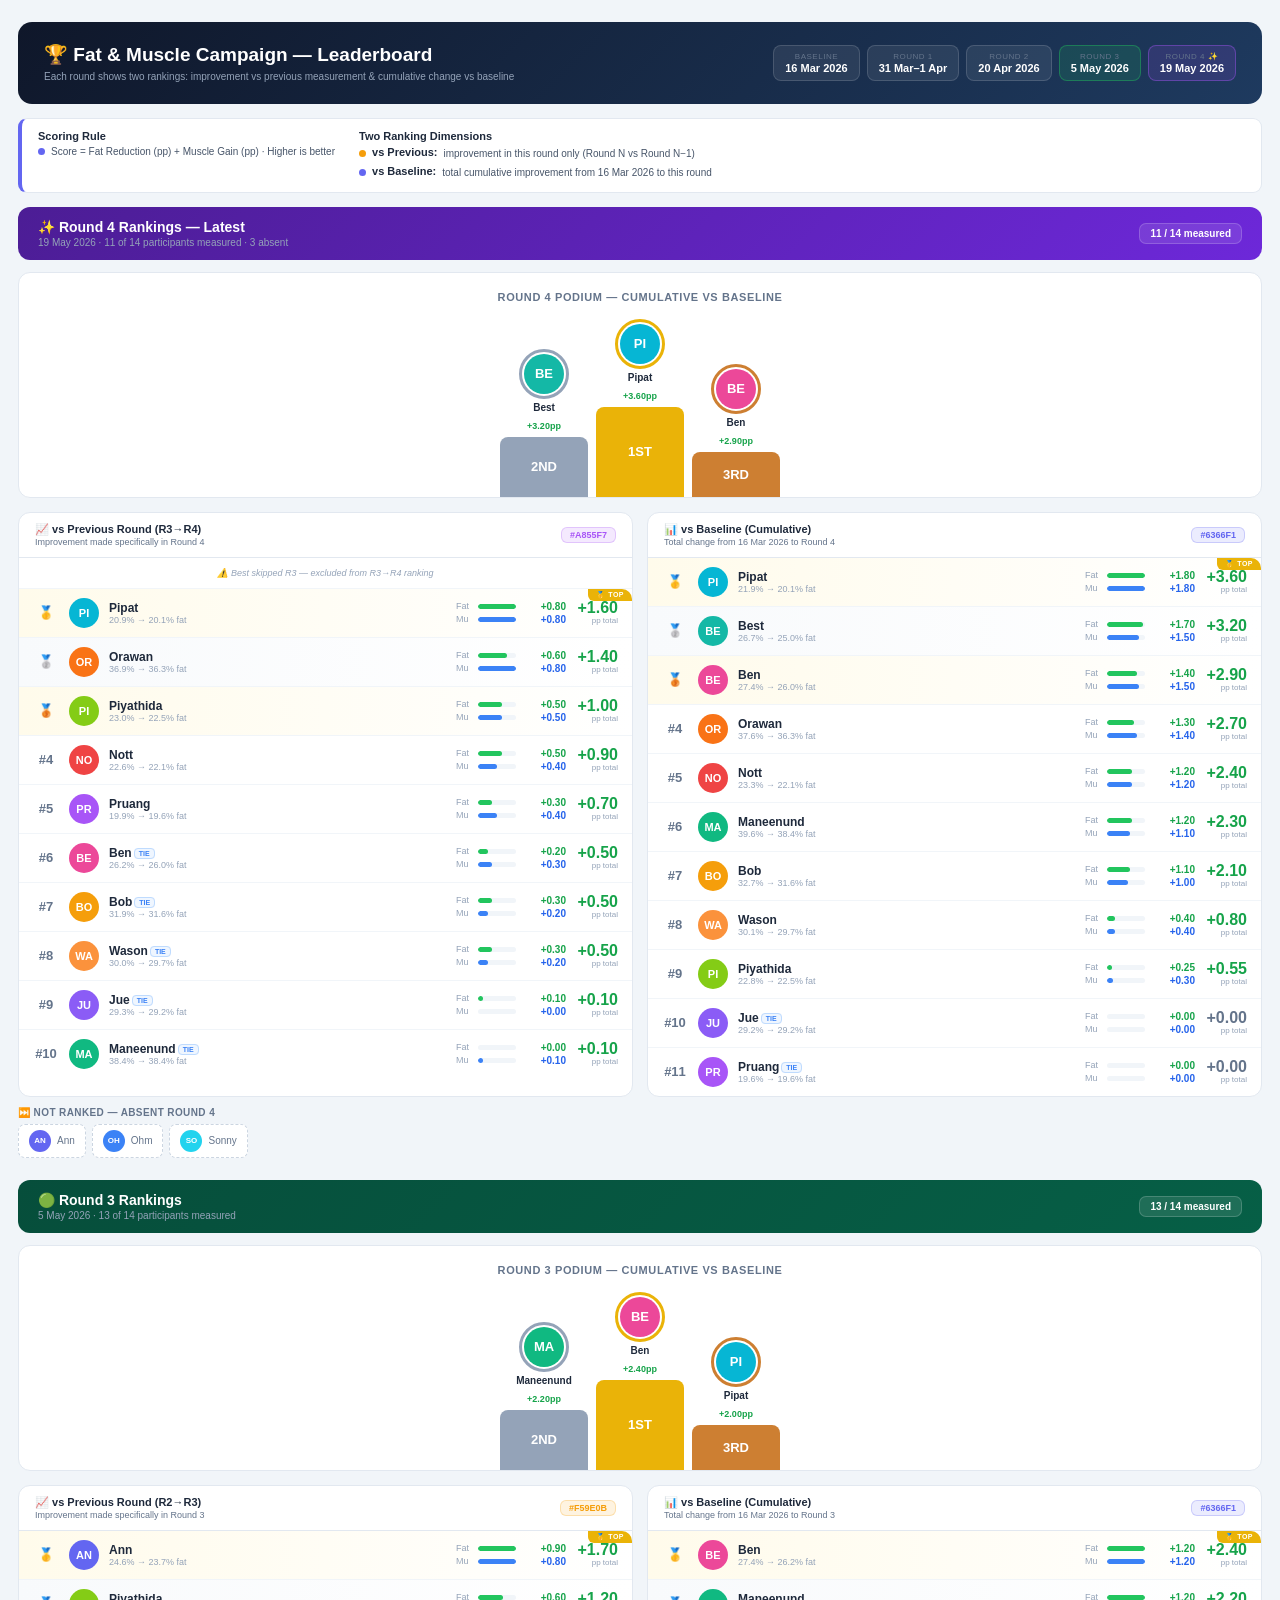
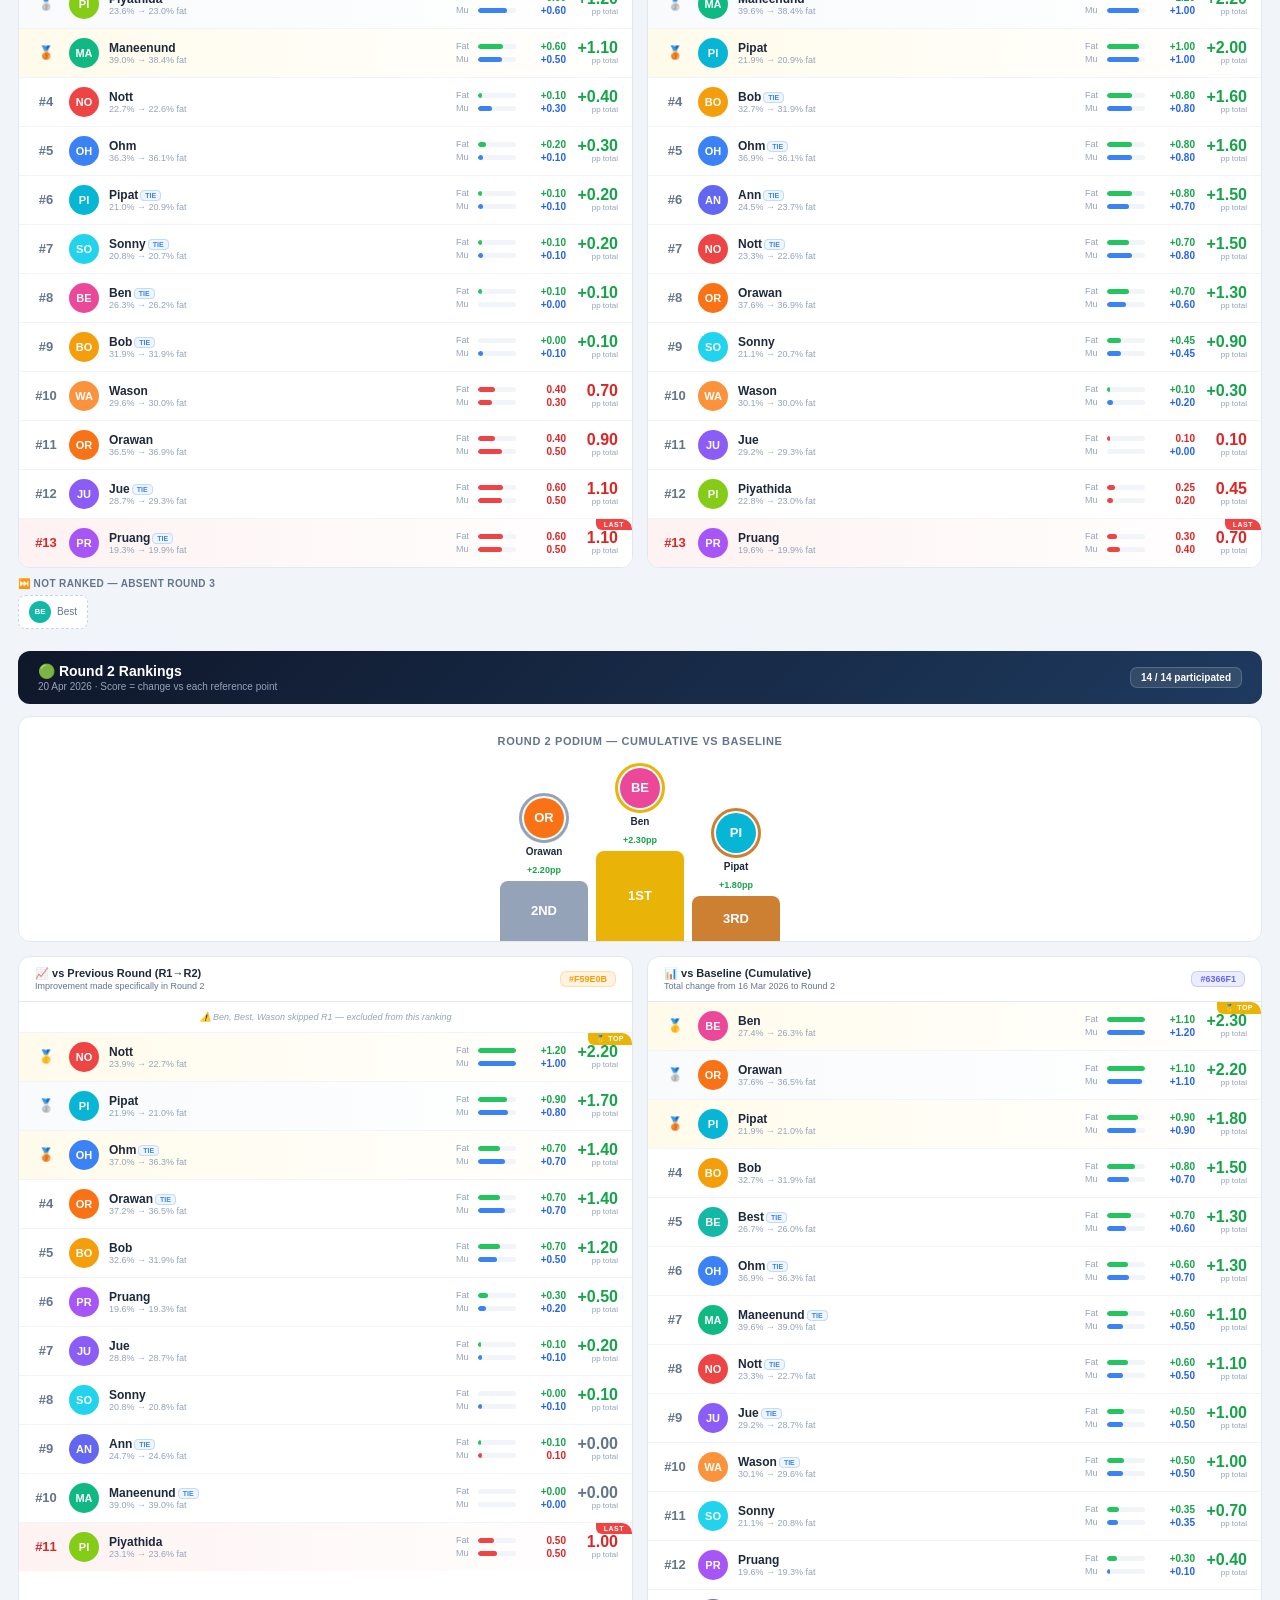
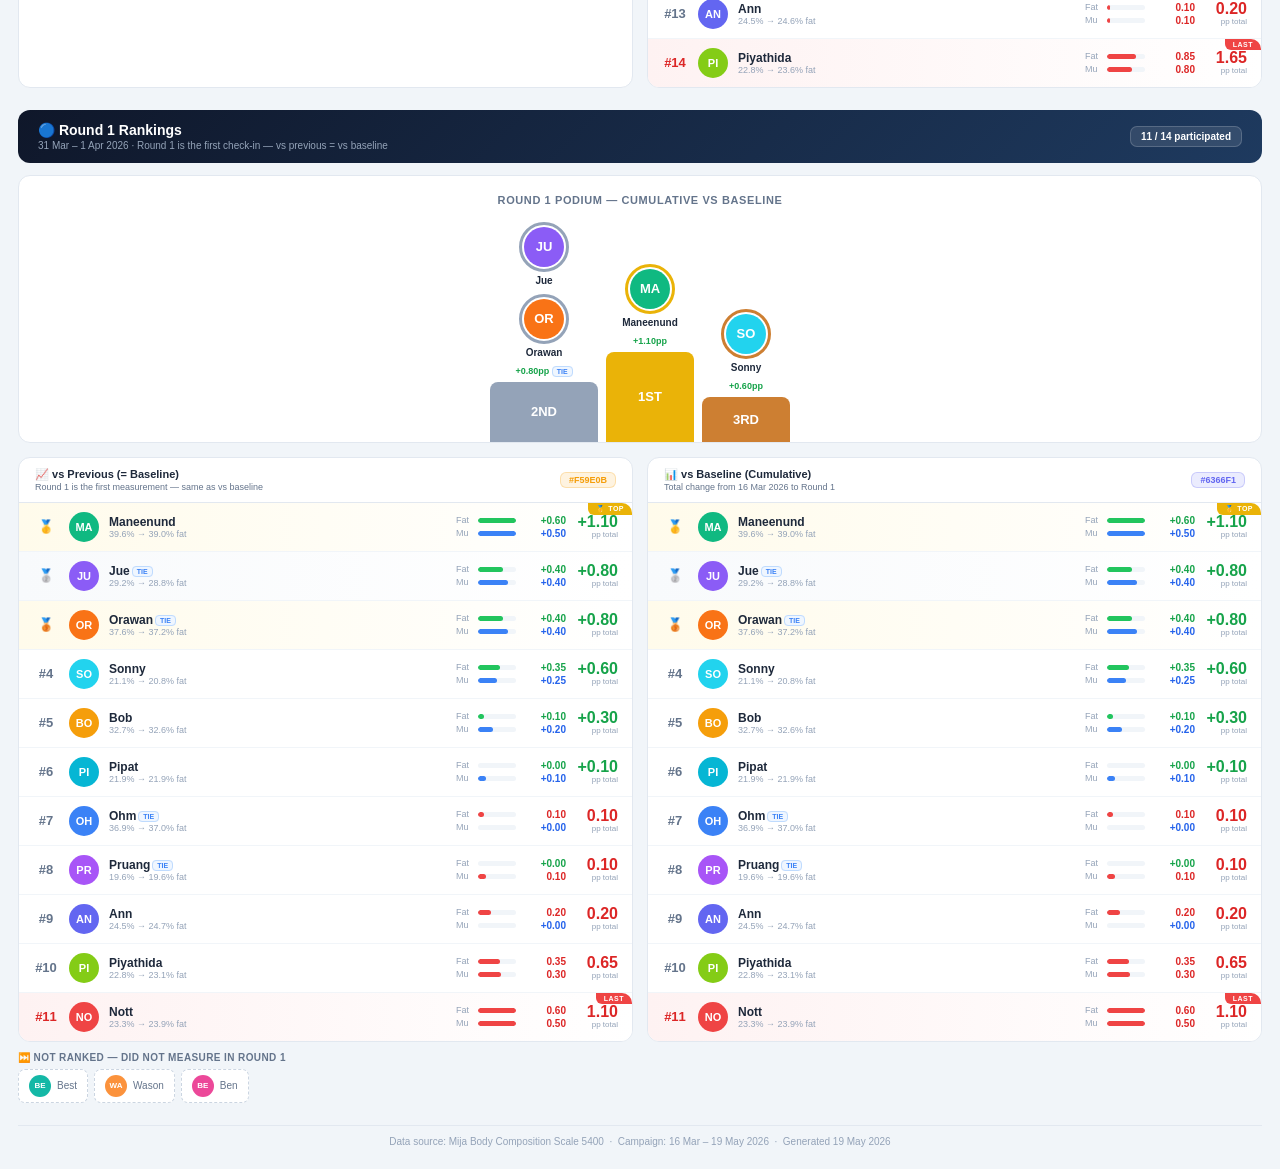
==== leaderboard.html @ 85c474c6 "Initial deploy: Fat & Muscle Campaign 2026 — Round 4 data (19 May 2026)" ====
<!DOCTYPE html>
<html lang="en">
<head>
<meta charset="UTF-8">
<title>Fat &amp; Muscle Campaign — Leaderboard</title>
<style>
  *{box-sizing:border-box;margin:0;padding:0;}
  body{font-family:Arial,Helvetica,sans-serif;background:#F1F5F9;color:#1E293B;padding:22px 18px;}
  .page-header{background:linear-gradient(135deg,#0F172A,#1E3A5F);border-radius:14px;padding:22px 26px;margin-bottom:14px;display:flex;align-items:center;justify-content:space-between;gap:14px;flex-wrap:wrap;}
  .page-header h1{font-size:19px;font-weight:800;color:#fff;line-height:1.2;}
  .page-header p{font-size:10px;color:#94A3B8;margin-top:4px;}
  .hbadges{display:flex;gap:7px;flex-wrap:wrap;flex-shrink:0;}
  .hbadge{background:rgba(255,255,255,.08);border:1px solid rgba(255,255,255,.14);border-radius:8px;padding:6px 11px;text-align:center;}
  .hbadge.r3{background:rgba(34,197,94,.15);border-color:rgba(34,197,94,.4);}
  .hbadge.r4{background:rgba(168,85,247,.15);border-color:rgba(168,85,247,.4);}
  .round-header.r4hdr{background:linear-gradient(135deg,#4C1D95,#6D28D9);}
  .hbadge .hl{font-size:8px;color:#64748B;text-transform:uppercase;letter-spacing:.5px;}
  .hbadge .hv{font-size:11px;font-weight:700;color:#fff;margin-top:1px;}
  .rule-box{background:#fff;border:1px solid #E2E8F0;border-left:4px solid #6366F1;border-radius:9px;padding:11px 16px;margin-bottom:14px;font-size:10px;color:#475569;display:flex;flex-wrap:wrap;gap:10px 24px;align-items:flex-start;}
  .rule-box strong{color:#1E293B;font-size:11px;display:block;margin-bottom:4px;}
  .rule-item{display:flex;align-items:center;gap:6px;}
  .rdot{width:7px;height:7px;border-radius:50%;flex-shrink:0;}
  .round-block{margin-bottom:22px;}
  .round-header{background:linear-gradient(135deg,#0F172A,#1E3A5F);border-radius:12px;padding:12px 20px;margin-bottom:12px;display:flex;align-items:center;justify-content:space-between;flex-wrap:wrap;gap:8px;}
  .round-header.r3hdr{background:linear-gradient(135deg,#064E3B,#065F46);}
  .round-header h2{font-size:14px;font-weight:800;color:#fff;}
  .round-header .sub{font-size:10px;color:#94A3B8;margin-top:2px;}
  .round-count-badge{background:rgba(255,255,255,.1);border:1px solid rgba(255,255,255,.18);border-radius:7px;padding:4px 10px;font-size:10px;font-weight:700;color:#fff;}
  .rank-cols{display:grid;grid-template-columns:1fr 1fr;gap:14px;}
  @media(max-width:780px){.rank-cols{grid-template-columns:1fr;}}
  .rank-panel{background:#fff;border:1px solid #E2E8F0;border-radius:12px;overflow:hidden;}
  .rank-panel-header{padding:10px 16px;display:flex;align-items:center;justify-content:space-between;border-bottom:1px solid #E2E8F0;}
  .rph-title{font-size:11px;font-weight:800;color:#1E293B;}
  .rph-sub{font-size:9px;color:#64748B;margin-top:1px;}
  .rph-badge{font-size:9px;font-weight:700;padding:2px 8px;border-radius:6px;}
  .rank-row{display:flex;align-items:center;gap:10px;padding:9px 14px;border-bottom:1px solid #F1F5F9;position:relative;}
  .rank-row:last-child{border-bottom:none;}
  .rr-num{font-size:13px;font-weight:800;width:26px;flex-shrink:0;text-align:center;}
  .avatar{width:30px;height:30px;border-radius:50%;display:flex;align-items:center;justify-content:center;font-size:11px;font-weight:800;color:#fff;flex-shrink:0;}
  .rr-name{font-size:12px;font-weight:700;flex:1;min-width:0;}
  .rr-name .rr-sub{font-size:9px;color:#94A3B8;font-weight:400;}
  .rr-metrics{display:flex;flex-direction:column;gap:2px;min-width:110px;}
  .rr-metric{display:flex;align-items:center;gap:4px;font-size:9px;}
  .rr-metric-lbl{color:#94A3B8;width:18px;flex-shrink:0;}
  .rr-bar-track{flex:1;height:5px;background:#F1F5F9;border-radius:3px;overflow:hidden;}
  .rr-bar-fill{height:100%;border-radius:3px;}
  .rr-delta{font-size:10px;font-weight:800;width:46px;text-align:right;flex-shrink:0;}
  .rr-score{text-align:right;min-width:42px;flex-shrink:0;}
  .rr-score .sv{font-size:16px;font-weight:900;line-height:1;}
  .rr-score .su{font-size:8px;color:#94A3B8;}
  .rr-gold{background:linear-gradient(90deg,#FFFBEB,#fff);}
  .rr-silver{background:linear-gradient(90deg,#F8FAFC,#fff);}
  .rr-bronze{background:linear-gradient(90deg,#FFFBEB,#fff);}
  .rr-last{background:linear-gradient(90deg,#FEF2F2,#fff);}
  .ribbon{position:absolute;top:0;right:0;font-size:7px;font-weight:800;padding:2px 8px;border-radius:0 10px 0 6px;letter-spacing:.5px;text-transform:uppercase;}
  .tie-b{font-size:7px;font-weight:700;background:#EFF6FF;color:#3B82F6;border:1px solid #BFDBFE;border-radius:4px;padding:1px 4px;margin-left:2px;vertical-align:middle;}
  .na-note{font-size:9px;color:#94A3B8;font-style:italic;text-align:center;padding:10px;border-bottom:1px solid #F1F5F9;}
  .missed-section{margin-top:10px;}
  .missed-title{font-size:10px;font-weight:700;color:#64748B;text-transform:uppercase;letter-spacing:.4px;margin-bottom:6px;display:flex;align-items:center;gap:6px;}
  .missed-chips{display:flex;flex-wrap:wrap;gap:6px;}
  .missed-chip{background:#fff;border:1px dashed #CBD5E1;border-radius:7px;padding:5px 10px;display:flex;align-items:center;gap:6px;font-size:10px;color:#64748B;}
  .missed-chip .mc-av{width:22px;height:22px;border-radius:50%;display:flex;align-items:center;justify-content:center;font-size:8px;font-weight:800;color:#fff;}
  .footer{margin-top:16px;text-align:center;font-size:10px;color:#94A3B8;border-top:1px solid #E2E8F0;padding-top:10px;}
  .podium-container{background:#fff;border:1px solid #E2E8F0;border-radius:12px;padding:18px 16px 0 16px;margin-bottom:14px;text-align:center;}
  .podium-heading{font-size:11px;font-weight:800;color:#64748B;text-transform:uppercase;letter-spacing:.6px;margin-bottom:16px;}
  .podium-stage{display:flex;justify-content:center;align-items:flex-end;gap:8px;}
  .podium-slot{display:flex;flex-direction:column;align-items:center;}
  .podium-avatar-wrap{display:flex;flex-direction:column;align-items:center;gap:4px;margin-bottom:4px;}
  .podium-person{display:flex;flex-direction:column;align-items:center;gap:3px;margin-bottom:4px;}
  .podium-av{width:40px;height:40px;border-radius:50%;display:flex;align-items:center;justify-content:center;font-size:13px;font-weight:800;color:#fff;}
  .podium-pname{font-size:10px;font-weight:800;color:#1E293B;}
  .podium-score{font-size:9px;font-weight:700;margin-bottom:6px;}
  .podium-step{border-radius:8px 8px 0 0;display:flex;align-items:center;justify-content:center;}
  .podium-step-label{font-size:13px;font-weight:900;color:#fff;}
  @media print{@page{size:A3 portrait;margin:10mm;}body{background:#F1F5F9;padding:0;}.rank-row{break-inside:avoid;}}
</style>
</head>
<body>
<div class="page-header">
  <div><h1>🏆 Fat &amp; Muscle Campaign — Leaderboard</h1><p>Each round shows two rankings: improvement vs previous measurement &amp; cumulative change vs baseline</p></div>
  <div class="hbadges">
    <div class="hbadge"><div class="hl">Baseline</div><div class="hv">16 Mar 2026</div></div>
    <div class="hbadge"><div class="hl">Round 1</div><div class="hv">31 Mar–1 Apr</div></div>
    <div class="hbadge"><div class="hl">Round 2</div><div class="hv">20 Apr 2026</div></div>
    <div class="hbadge r3"><div class="hl">Round 3</div><div class="hv">5 May 2026</div></div>
    <div class="hbadge r4"><div class="hl">Round 4 ✨</div><div class="hv">19 May 2026</div></div>
  </div>
</div>
<div class="rule-box">
  <div><strong>Scoring Rule</strong><div class="rule-item"><div class="rdot" style="background:#6366F1"></div>Score = Fat Reduction (pp) + Muscle Gain (pp) · Higher is better</div></div>
  <div><strong>Two Ranking Dimensions</strong>
    <div class="rule-item" style="margin-bottom:3px"><div class="rdot" style="background:#F59E0B"></div><strong>vs Previous:</strong> improvement in this round only (Round N vs Round N−1)</div>
    <div class="rule-item"><div class="rdot" style="background:#6366F1"></div><strong>vs Baseline:</strong> total cumulative improvement from 16 Mar 2026 to this round</div>
  </div>
</div>
<div id="leaderboard"></div>
<div class="footer">Data source: Mija Body Composition Scale 5400 &nbsp;·&nbsp; Campaign: 16 Mar – 19 May 2026 &nbsp;·&nbsp; Generated 19 May 2026</div>

<script>
const COLORS=['#6366F1','#EC4899','#14B8A6','#F59E0B','#8B5CF6','#10B981','#EF4444','#3B82F6','#F97316','#06B6D4','#84CC16','#A855F7','#22D3EE','#FB923C'];
const ALL=['Ann','Ben','Best','Bob','Jue','Maneenund','Nott','Ohm','Orawan','Pipat','Piyathida','Pruang','Sonny','Wason'];
const CM={};ALL.forEach((n,i)=>CM[n]=COLORS[i%COLORS.length]);
const BASE={Ann:{bf:24.5,mu:71.4},Ben:{bf:27.4,mu:68.6},Best:{bf:26.7,mu:69.5},Bob:{bf:32.7,mu:63.7},Jue:{bf:29.2,mu:67.0},Maneenund:{bf:39.6,mu:56.8},Nott:{bf:23.3,mu:72.6},Ohm:{bf:36.9,mu:59.7},Orawan:{bf:37.6,mu:58.6},Pipat:{bf:21.9,mu:73.9},Piyathida:{bf:22.75,mu:72.8},Pruang:{bf:19.6,mu:76.1},Sonny:{bf:21.15,mu:74.55},Wason:{bf:30.1,mu:66.2}};
const R1={Ann:{bf:24.7,mu:71.4},Bob:{bf:32.6,mu:63.9},Jue:{bf:28.8,mu:67.4},Maneenund:{bf:39.0,mu:57.3},Nott:{bf:23.9,mu:72.1},Ohm:{bf:37.0,mu:59.7},Orawan:{bf:37.2,mu:59.0},Pipat:{bf:21.9,mu:74.0},Piyathida:{bf:23.1,mu:72.5},Pruang:{bf:19.6,mu:76.0},Sonny:{bf:20.8,mu:74.8}};
const R2={Ann:{bf:24.6,mu:71.3},Ben:{bf:26.3,mu:69.8},Best:{bf:26.0,mu:70.1},Bob:{bf:31.9,mu:64.4},Jue:{bf:28.7,mu:67.5},Maneenund:{bf:39.0,mu:57.3},Nott:{bf:22.7,mu:73.1},Ohm:{bf:36.3,mu:60.4},Orawan:{bf:36.5,mu:59.7},Pipat:{bf:21.0,mu:74.8},Piyathida:{bf:23.6,mu:72.0},Pruang:{bf:19.3,mu:76.2},Sonny:{bf:20.8,mu:74.9},Wason:{bf:29.6,mu:66.7}};
const R3={Ann:{bf:23.7,mu:72.1},Ben:{bf:26.2,mu:69.8},Bob:{bf:31.9,mu:64.5},Jue:{bf:29.3,mu:67.0},Maneenund:{bf:38.4,mu:57.8},Nott:{bf:22.6,mu:73.4},Ohm:{bf:36.1,mu:60.5},Orawan:{bf:36.9,mu:59.2},Pipat:{bf:20.9,mu:74.9},Piyathida:{bf:23.0,mu:72.6},Pruang:{bf:19.9,mu:75.7},Sonny:{bf:20.7,mu:75.0},Wason:{bf:30.0,mu:66.4}};
const R4={Ben:{bf:26.0,mu:70.1},Best:{bf:25.0,mu:71.0},Bob:{bf:31.6,mu:64.7},Jue:{bf:29.2,mu:67.0},Maneenund:{bf:38.4,mu:57.9},Nott:{bf:22.1,mu:73.8},Orawan:{bf:36.3,mu:60.0},Pipat:{bf:20.1,mu:75.7},Piyathida:{bf:22.5,mu:73.1},Pruang:{bf:19.6,mu:76.1},Wason:{bf:29.7,mu:66.6}};

function sc(bf_from,mu_from,bf_to,mu_to){return+((bf_from-bf_to)+(mu_to-mu_from)).toFixed(2);}
function scolor(s){return s>0?'#16A34A':s<0?'#DC2626':'#64748B';}
function s(v){return v>=0?'+':'';}
function f(v,d=2){return Math.abs(v).toFixed(d);}
function ini(n){return n.substring(0,2).toUpperCase();}
function barPct(delta,maxAbs){return maxAbs>0?Math.min(100,Math.abs(delta)/maxAbs*100):2;}

function buildRankPanel(title,subtitle,badgeText,badgeColor,rows,naNote){
  const scored=rows.map(r=>({...r,fat_d:+(r.bf_from-r.bf_to).toFixed(2),mu_d:+(r.mu_to-r.mu_from).toFixed(2),score:sc(r.bf_from,r.mu_from,r.bf_to,r.mu_to)})).sort((a,b)=>b.score-a.score);
  const maxFat=Math.max(...scored.map(r=>Math.abs(r.fat_d)),0.01);
  const maxMu=Math.max(...scored.map(r=>Math.abs(r.mu_d)),0.01);
  let html=`<div class="rank-panel"><div class="rank-panel-header"><div><div class="rph-title">${title}</div><div class="rph-sub">${subtitle}</div></div><div class="rph-badge" style="background:${badgeColor}20;color:${badgeColor};border:1px solid ${badgeColor}40">${badgeText}</div></div>`;
  if(naNote)html+=`<div class="na-note">${naNote}</div>`;
  scored.forEach((r,i)=>{
    const rank=i+1,isFirst=rank===1,isLast=rank===scored.length&&r.score<0;
    const prevScore=i>0?scored[i-1].score:null,nextScore=i<scored.length-1?scored[i+1].score:null;
    const isTie=(prevScore===r.score)||(nextScore===r.score);
    let rowClass='',ribbon='';
    if(isFirst){rowClass='rr-gold';ribbon=`<div class="ribbon" style="background:#EAB308;color:#fff">🥇 TOP</div>`;}
    else if(isLast){rowClass='rr-last';ribbon=`<div class="ribbon" style="background:#EF4444;color:#fff">LAST</div>`;}
    else if(rank===2)rowClass='rr-silver';else if(rank===3)rowClass='rr-bronze';
    const medals={1:'🥇',2:'🥈',3:'🥉'};
    const numDisplay=medals[rank]||`#${rank}`;
    const tieBadge=isTie?`<span class="tie-b">TIE</span>`:'';
    const fatBarPct=barPct(r.fat_d,maxFat),muBarPct=barPct(r.mu_d,maxMu);
    const fatBarCol=r.fat_d>=0?'#22C55E':'#EF4444',muBarCol=r.mu_d>=0?'#3B82F6':'#EF4444';
    const fatColor=r.fat_d>=0?'#16A34A':'#DC2626',muColor=r.mu_d>=0?'#2563EB':'#DC2626';
    html+=`<div class="rank-row ${rowClass}">${ribbon}<div class="rr-num" style="color:${isFirst?'#EAB308':isLast?'#DC2626':'#64748B'}">${numDisplay}</div><div class="avatar" style="background:${CM[r.name]}">${ini(r.name)}</div><div class="rr-name">${r.name}${tieBadge}<div class="rr-sub">${r.bf_from.toFixed(1)}% → ${r.bf_to.toFixed(1)}% fat</div></div><div class="rr-metrics"><div class="rr-metric"><div class="rr-metric-lbl">Fat</div><div class="rr-bar-track"><div class="rr-bar-fill" style="width:${fatBarPct}%;background:${fatBarCol}"></div></div><div class="rr-delta" style="color:${fatColor}">${s(r.fat_d)}${f(r.fat_d)}</div></div><div class="rr-metric"><div class="rr-metric-lbl">Mu</div><div class="rr-bar-track"><div class="rr-bar-fill" style="width:${muBarPct}%;background:${muBarCol}"></div></div><div class="rr-delta" style="color:${muColor}">${s(r.mu_d)}${f(r.mu_d)}</div></div></div><div class="rr-score"><div class="sv" style="color:${scolor(r.score)}">${s(r.score)}${f(Math.abs(r.score))}</div><div class="su">pp total</div></div></div>`;
  });
  return html+`</div>`;
}

function missedChips(names,note){
  if(!names.length)return'';
  const chips=names.map(n=>`<div class="missed-chip"><div class="mc-av" style="background:${CM[n]||'#94A3B8'}">${ini(n)}</div>${n}</div>`).join('');
  return`<div class="missed-section"><div class="missed-title">⏭️ Not ranked — ${note}</div><div class="missed-chips">${chips}</div></div>`;
}

function buildPodium(rows,heading){
  const scored=rows.map(r=>({...r,score:sc(r.bf_from,r.mu_from,r.bf_to,r.mu_to)})).sort((a,b)=>b.score-a.score);
  if(!scored.length)return'';
  const groups=[];let idx=0,rankNum=1;
  while(idx<scored.length&&groups.length<3){const gs=scored[idx].score;const m=[];while(idx<scored.length&&scored[idx].score===gs){m.push(scored[idx]);idx++;}groups.push({rank:rankNum,score:gs,members:m});rankNum+=m.length;}
  while(groups.length<3)groups.push(null);
  const display=[{group:groups[1],height:60,color:'#94A3B8',label:'2ND'},{group:groups[0],height:90,color:'#EAB308',label:'1ST'},{group:groups[2],height:45,color:'#CD7F32',label:'3RD'}];
  function personHTML(m,bc){return`<div class="podium-person"><div style="border-radius:50%;border:3px solid ${bc};padding:2px;display:inline-block"><div class="podium-av" style="background:${CM[m.name]}">${ini(m.name)}</div></div><div class="podium-pname">${m.name}</div></div>`;}
  function slotHTML({group,height,color,label}){const sw=group&&group.members.length>1?108:88;if(!group)return`<div class="podium-slot" style="width:${sw}px"><div style="height:${height}px"></div></div>`;const sc2=group.score>0?'#16A34A':group.score<0?'#DC2626':'#64748B';const tb=group.members.length>1?`<span class="tie-b" style="margin-left:0">TIE</span>`:'';return`<div class="podium-slot" style="width:${sw}px"><div class="podium-avatar-wrap">${group.members.map(m=>personHTML(m,color)).join('')}</div><div class="podium-score" style="color:${sc2}">${group.score>=0?'+':''}${group.score.toFixed(2)}pp${tb?' '+tb:''}</div><div class="podium-step" style="height:${height}px;width:${sw}px;background:${color}"><span class="podium-step-label">${label}</span></div></div>`;}
  let out=`<div class="podium-container"><div class="podium-heading">${heading||'Top 3'}</div><div class="podium-stage">`;
  for(const slot of display)out+=slotHTML(slot);
  return out+`</div></div>`;
}

let html='';

// ROUND 4
const r4_vsBase=Object.keys(R4).map(n=>({name:n,bf_from:BASE[n].bf,mu_from:BASE[n].mu,bf_to:R4[n].bf,mu_to:R4[n].mu}));
const r4_vsPrev=Object.keys(R4).filter(n=>R3[n]).map(n=>({name:n,bf_from:R3[n].bf,mu_from:R3[n].mu,bf_to:R4[n].bf,mu_to:R4[n].mu}));
const r4_noR3=Object.keys(R4).filter(n=>!R3[n]); // Best skipped R3
html+=`<div class="round-block"><div class="round-header r4hdr"><div><h2>✨ Round 4 Rankings — Latest</h2><div class="sub">19 May 2026 · 11 of 14 participants measured · 3 absent</div></div><div class="round-count-badge">11 / 14 measured</div></div>`;
html+=buildPodium(r4_vsBase,'Round 4 Podium — Cumulative vs Baseline');
html+=`<div class="rank-cols">`;
html+=buildRankPanel('📈 vs Previous Round (R3→R4)','Improvement made specifically in Round 4','#A855F7','#A855F7',r4_vsPrev,r4_noR3.length?`⚠️ ${r4_noR3.join(', ')} skipped R3 — excluded from R3→R4 ranking`:null);
html+=buildRankPanel('📊 vs Baseline (Cumulative)','Total change from 16 Mar 2026 to Round 4','#6366F1','#6366F1',r4_vsBase,null);
html+=`</div>`;
html+=missedChips(['Ann','Ohm','Sonny'],'Absent Round 4');
html+=`</div>`;

// ROUND 3
const r3_vsBase=Object.keys(R3).map(n=>({name:n,bf_from:BASE[n].bf,mu_from:BASE[n].mu,bf_to:R3[n].bf,mu_to:R3[n].mu}));
const r3_vsPrev=Object.keys(R3).filter(n=>R2[n]).map(n=>({name:n,bf_from:R2[n].bf,mu_from:R2[n].mu,bf_to:R3[n].bf,mu_to:R3[n].mu}));
const r3_noR2=Object.keys(R3).filter(n=>!R2[n]);
html+=`<div class="round-block"><div class="round-header r3hdr"><div><h2>🟢 Round 3 Rankings</h2><div class="sub">5 May 2026 · 13 of 14 participants measured</div></div><div class="round-count-badge">13 / 14 measured</div></div>`;
html+=buildPodium(r3_vsBase,'Round 3 Podium — Cumulative vs Baseline');
html+=`<div class="rank-cols">`;
html+=buildRankPanel('📈 vs Previous Round (R2→R3)','Improvement made specifically in Round 3','#F59E0B','#F59E0B',r3_vsPrev,r3_noR2.length?`⚠️ ${r3_noR2.join(', ')} skipped R2 — excluded from this ranking`:null);
html+=buildRankPanel('📊 vs Baseline (Cumulative)','Total change from 16 Mar 2026 to Round 3','#6366F1','#6366F1',r3_vsBase,null);
html+=`</div>`;
html+=missedChips(['Best'],'Absent Round 3');
html+=`</div>`;

// ROUND 2
const r2_vsPrev=Object.keys(R2).filter(n=>R1[n]).map(n=>({name:n,bf_from:R1[n].bf,mu_from:R1[n].mu,bf_to:R2[n].bf,mu_to:R2[n].mu}));
const r2_noR1=Object.keys(R2).filter(n=>!R1[n]);
const r2_vsBase=Object.keys(R2).map(n=>({name:n,bf_from:BASE[n].bf,mu_from:BASE[n].mu,bf_to:R2[n].bf,mu_to:R2[n].mu}));
html+=`<div class="round-block"><div class="round-header"><div><h2>🟢 Round 2 Rankings</h2><div class="sub">20 Apr 2026 · Score = change vs each reference point</div></div><div class="round-count-badge">14 / 14 participated</div></div>`;
html+=buildPodium(r2_vsBase,'Round 2 Podium — Cumulative vs Baseline');
html+=`<div class="rank-cols">`;
html+=buildRankPanel('📈 vs Previous Round (R1→R2)','Improvement made specifically in Round 2','#F59E0B','#F59E0B',r2_vsPrev,r2_noR1.length?`⚠️ ${r2_noR1.join(', ')} skipped R1 — excluded from this ranking`:null);
html+=buildRankPanel('📊 vs Baseline (Cumulative)','Total change from 16 Mar 2026 to Round 2','#6366F1','#6366F1',r2_vsBase,null);
html+=`</div>`;
html+=missedChips([],'Did not measure in Round 2');
html+=`</div>`;

// ROUND 1
const r1_rows=Object.keys(R1).map(n=>({name:n,bf_from:BASE[n].bf,mu_from:BASE[n].mu,bf_to:R1[n].bf,mu_to:R1[n].mu}));
html+=`<div class="round-block"><div class="round-header"><div><h2>🔵 Round 1 Rankings</h2><div class="sub">31 Mar – 1 Apr 2026 · Round 1 is the first check-in — vs previous = vs baseline</div></div><div class="round-count-badge">11 / 14 participated</div></div>`;
html+=buildPodium(r1_rows,'Round 1 Podium — Cumulative vs Baseline');
html+=`<div class="rank-cols">`;
html+=buildRankPanel('📈 vs Previous (= Baseline)','Round 1 is the first measurement — same as vs baseline','#F59E0B','#F59E0B',r1_rows,null);
html+=buildRankPanel('📊 vs Baseline (Cumulative)','Total change from 16 Mar 2026 to Round 1','#6366F1','#6366F1',r1_rows,null);
html+=`</div>`;
html+=missedChips(['Best','Wason','Ben'],'Did not measure in Round 1');
html+=`</div>`;

document.getElementById('leaderboard').innerHTML=html;
</script></body></html>
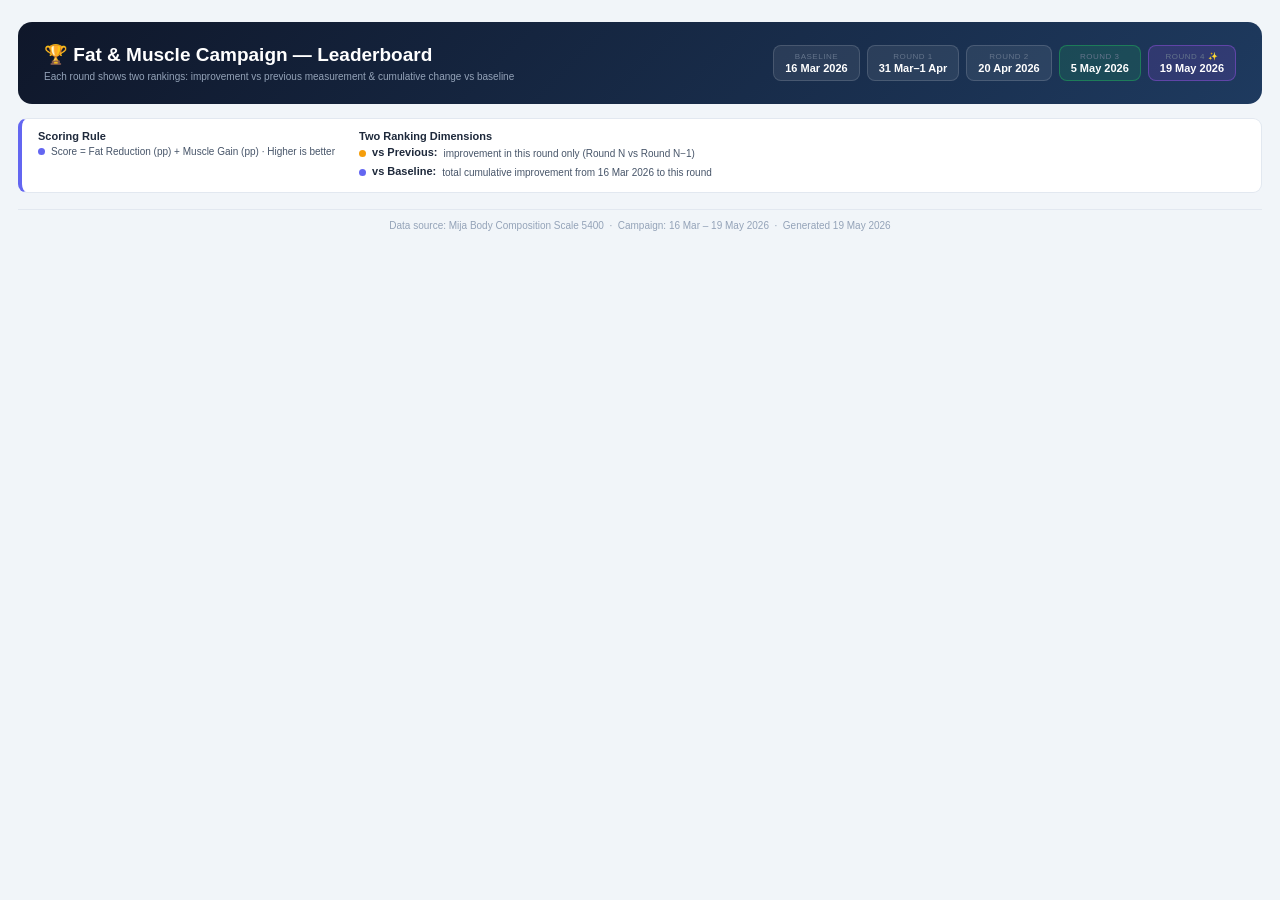
==== commit b8d86030: "Add Ohm R4 data (20 May 2026) — 12/14 measured, 2 absent" ====
--- a/leaderboard.html
+++ b/leaderboard.html
@@ -104,7 +104,7 @@
 const R1={Ann:{bf:24.7,mu:71.4},Bob:{bf:32.6,mu:63.9},Jue:{bf:28.8,mu:67.4},Maneenund:{bf:39.0,mu:57.3},Nott:{bf:23.9,mu:72.1},Ohm:{bf:37.0,mu:59.7},Orawan:{bf:37.2,mu:59.0},Pipat:{bf:21.9,mu:74.0},Piyathida:{bf:23.1,mu:72.5},Pruang:{bf:19.6,mu:76.0},Sonny:{bf:20.8,mu:74.8}};
 const R2={Ann:{bf:24.6,mu:71.3},Ben:{bf:26.3,mu:69.8},Best:{bf:26.0,mu:70.1},Bob:{bf:31.9,mu:64.4},Jue:{bf:28.7,mu:67.5},Maneenund:{bf:39.0,mu:57.3},Nott:{bf:22.7,mu:73.1},Ohm:{bf:36.3,mu:60.4},Orawan:{bf:36.5,mu:59.7},Pipat:{bf:21.0,mu:74.8},Piyathida:{bf:23.6,mu:72.0},Pruang:{bf:19.3,mu:76.2},Sonny:{bf:20.8,mu:74.9},Wason:{bf:29.6,mu:66.7}};
 const R3={Ann:{bf:23.7,mu:72.1},Ben:{bf:26.2,mu:69.8},Bob:{bf:31.9,mu:64.5},Jue:{bf:29.3,mu:67.0},Maneenund:{bf:38.4,mu:57.8},Nott:{bf:22.6,mu:73.4},Ohm:{bf:36.1,mu:60.5},Orawan:{bf:36.9,mu:59.2},Pipat:{bf:20.9,mu:74.9},Piyathida:{bf:23.0,mu:72.6},Pruang:{bf:19.9,mu:75.7},Sonny:{bf:20.7,mu:75.0},Wason:{bf:30.0,mu:66.4}};
-const R4={Ben:{bf:26.0,mu:70.1},Best:{bf:25.0,mu:71.0},Bob:{bf:31.6,mu:64.7},Jue:{bf:29.2,mu:67.0},Maneenund:{bf:38.4,mu:57.9},Nott:{bf:22.1,mu:73.8},Orawan:{bf:36.3,mu:60.0},Pipat:{bf:20.1,mu:75.7},Piyathida:{bf:22.5,mu:73.1},Pruang:{bf:19.6,mu:76.1},Wason:{bf:29.7,mu:66.6}};
+const R4={Ben:{bf:26.0,mu:70.1},Best:{bf:25.0,mu:71.0},Bob:{bf:31.6,mu:64.7},Jue:{bf:29.2,mu:67.0},Maneenund:{bf:38.4,mu:57.9},Nott:{bf:22.1,mu:73.8},Ohm:{bf:36.2,mu:60.4},Orawan:{bf:36.3,mu:60.0},Pipat:{bf:20.1,mu:75.7},Piyathida:{bf:22.5,mu:73.1},Pruang:{bf:19.6,mu:76.1},Wason:{bf:29.7,mu:66.6}};
 
 function sc(bf_from,mu_from,bf_to,mu_to){return+((bf_from-bf_to)+(mu_to-mu_from)).toFixed(2);}
 function scolor(s){return s>0?'#16A34A':s<0?'#DC2626':'#64748B';}
@@ -164,13 +164,13 @@
 const r4_vsBase=Object.keys(R4).map(n=>({name:n,bf_from:BASE[n].bf,mu_from:BASE[n].mu,bf_to:R4[n].bf,mu_to:R4[n].mu}));
 const r4_vsPrev=Object.keys(R4).filter(n=>R3[n]).map(n=>({name:n,bf_from:R3[n].bf,mu_from:R3[n].mu,bf_to:R4[n].bf,mu_to:R4[n].mu}));
 const r4_noR3=Object.keys(R4).filter(n=>!R3[n]); // Best skipped R3
-html+=`<div class="round-block"><div class="round-header r4hdr"><div><h2>✨ Round 4 Rankings — Latest</h2><div class="sub">19 May 2026 · 11 of 14 participants measured · 3 absent</div></div><div class="round-count-badge">11 / 14 measured</div></div>`;
+html+=`<div class="round-block"><div class="round-header r4hdr"><div><h2>✨ Round 4 Rankings — Latest</h2><div class="sub">19–20 May 2026 · 12 of 14 participants measured · 2 absent</div></div><div class="round-count-badge">12 / 14 measured</div></div>`;
 html+=buildPodium(r4_vsBase,'Round 4 Podium — Cumulative vs Baseline');
 html+=`<div class="rank-cols">`;
 html+=buildRankPanel('📈 vs Previous Round (R3→R4)','Improvement made specifically in Round 4','#A855F7','#A855F7',r4_vsPrev,r4_noR3.length?`⚠️ ${r4_noR3.join(', ')} skipped R3 — excluded from R3→R4 ranking`:null);
 html+=buildRankPanel('📊 vs Baseline (Cumulative)','Total change from 16 Mar 2026 to Round 4','#6366F1','#6366F1',r4_vsBase,null);
 html+=`</div>`;
-html+=missedChips(['Ann','Ohm','Sonny'],'Absent Round 4');
+html+=missedChips(['Ann','Sonny'],'Absent Round 4');
 html+=`</div>`;
 
 // ROUND 3
@@ -211,4 +211,4 @@
 html+=`</div>`;
 
 document.getElementById('leaderboard').innerHTML=html;
-</script></body></html>+</
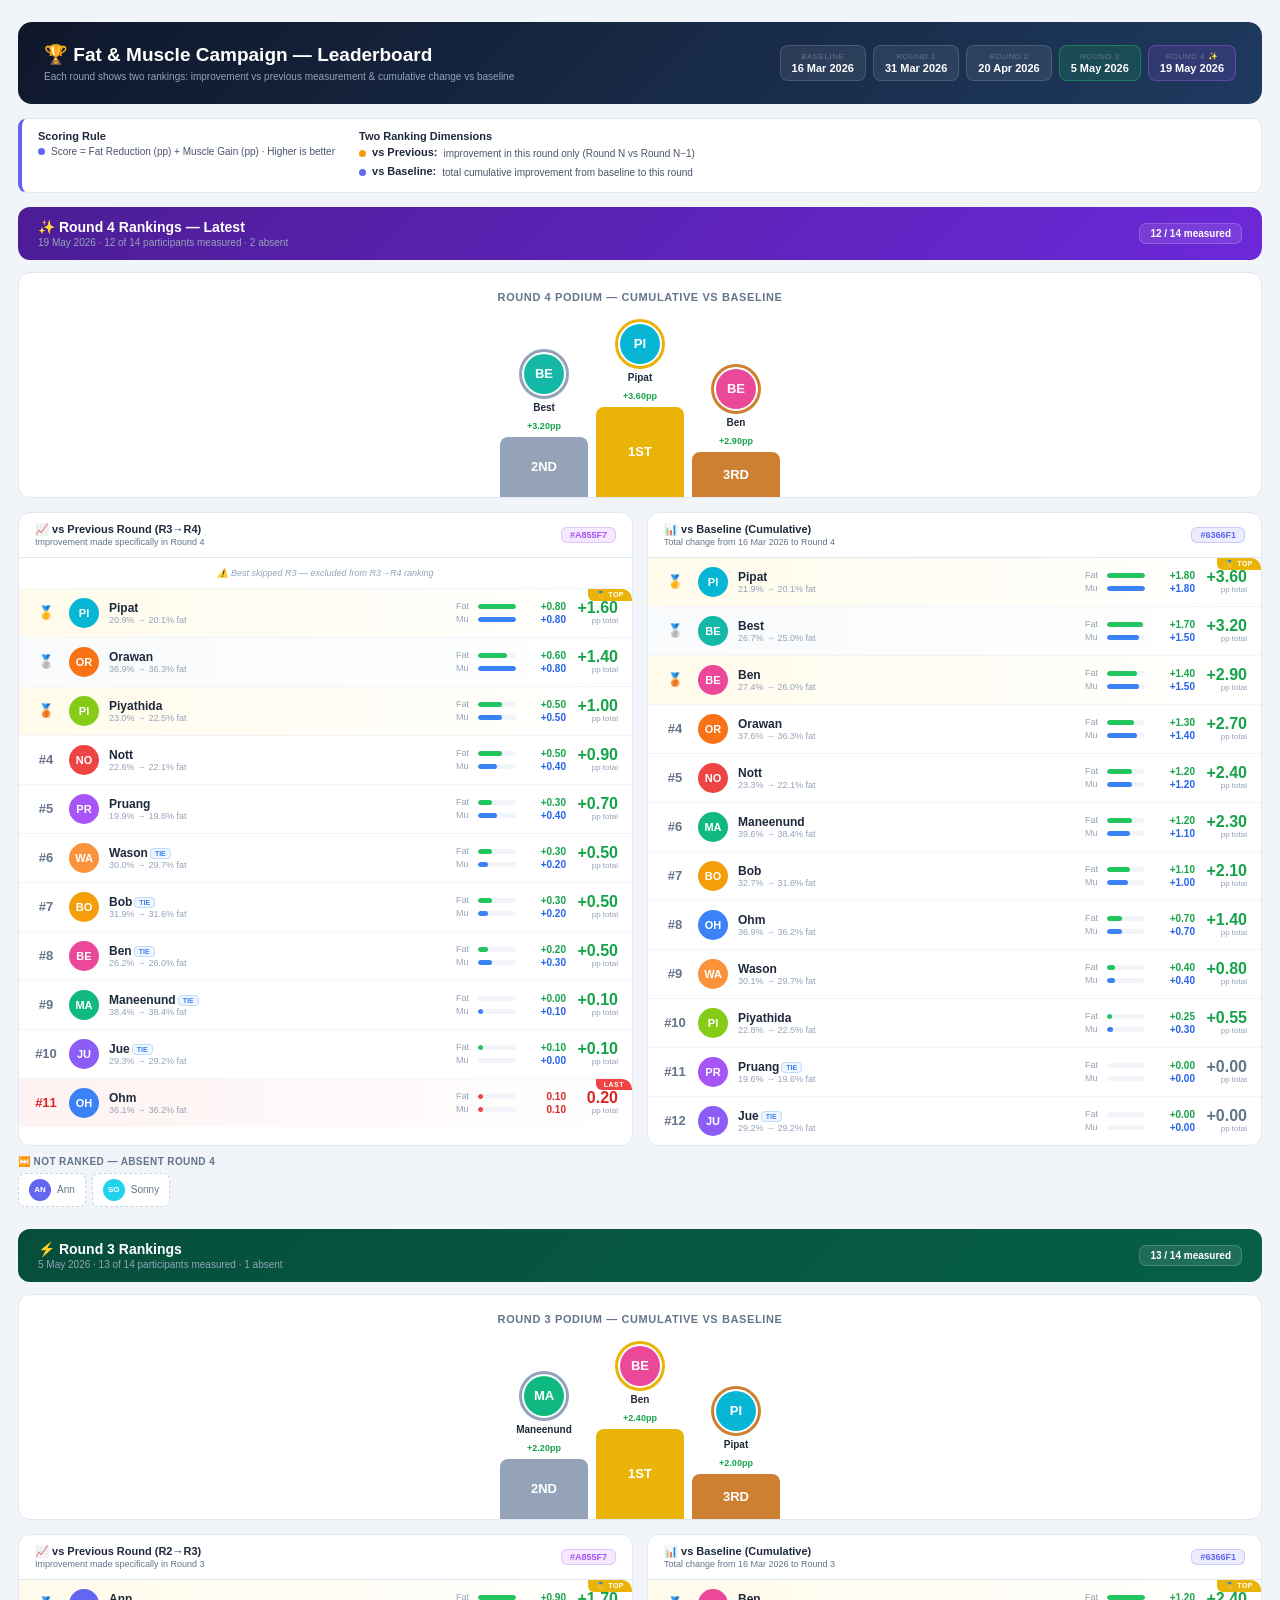
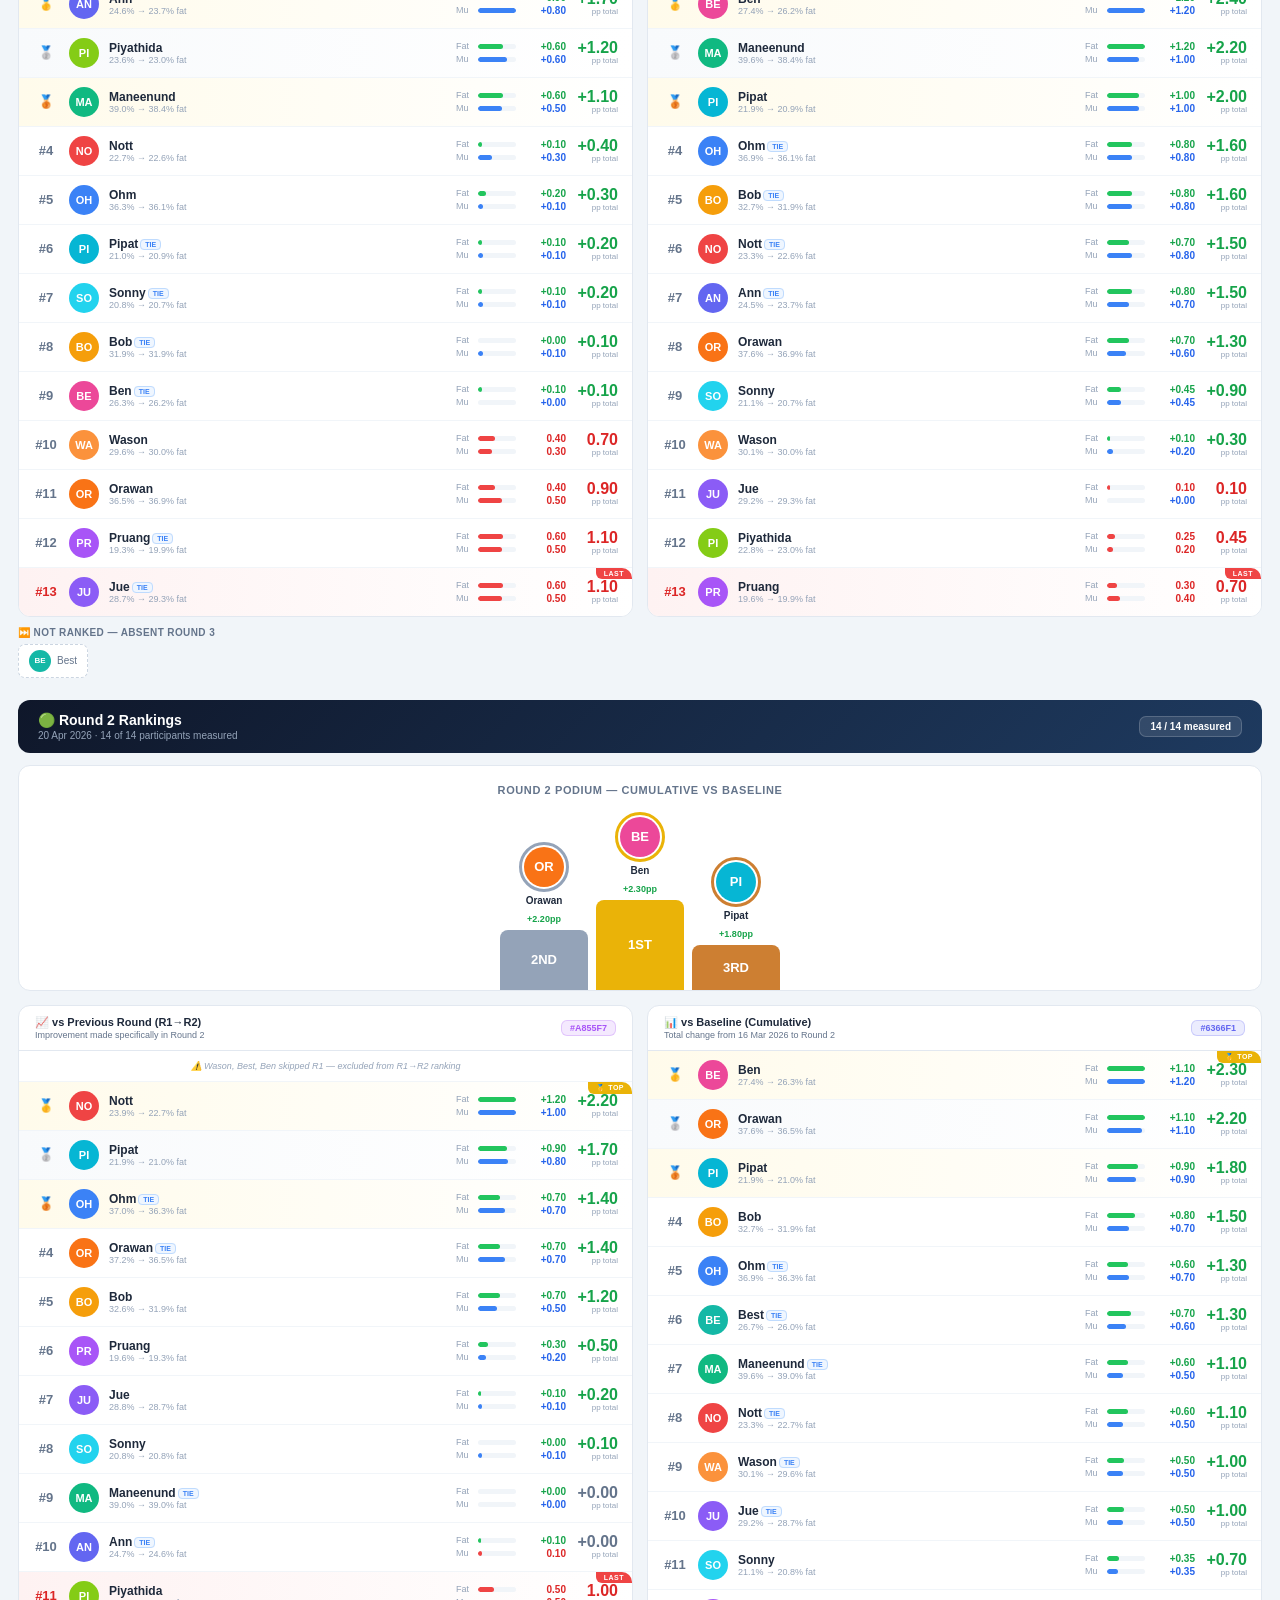
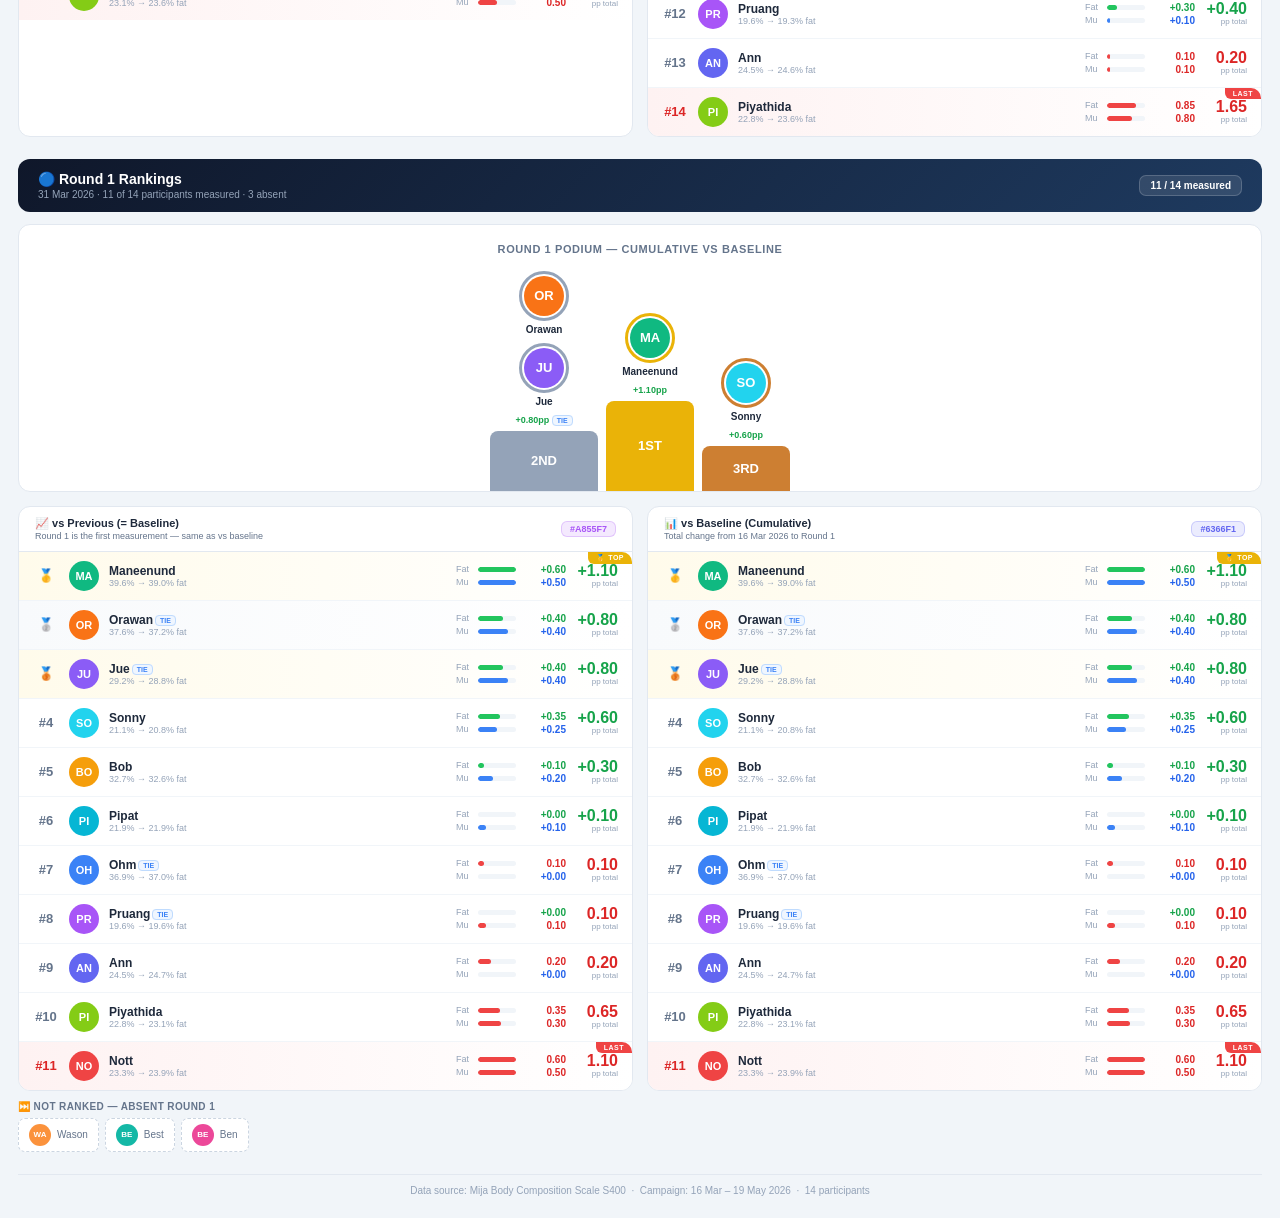
==== commit 509b7684: "Make all 3 views spreadsheet-driven + add photo OCR pipeline progress.html and leaderboard.html now " ====
--- a/leaderboard.html
+++ b/leaderboard.html
@@ -78,33 +78,31 @@
 <body>
 <div class="page-header">
   <div><h1>🏆 Fat &amp; Muscle Campaign — Leaderboard</h1><p>Each round shows two rankings: improvement vs previous measurement &amp; cumulative change vs baseline</p></div>
-  <div class="hbadges">
-    <div class="hbadge"><div class="hl">Baseline</div><div class="hv">16 Mar 2026</div></div>
-    <div class="hbadge"><div class="hl">Round 1</div><div class="hv">31 Mar–1 Apr</div></div>
-    <div class="hbadge"><div class="hl">Round 2</div><div class="hv">20 Apr 2026</div></div>
-    <div class="hbadge r3"><div class="hl">Round 3</div><div class="hv">5 May 2026</div></div>
-    <div class="hbadge r4"><div class="hl">Round 4 ✨</div><div class="hv">19 May 2026</div></div>
-  </div>
+  <div class="hbadges" id="hbadges"></div>
 </div>
 <div class="rule-box">
   <div><strong>Scoring Rule</strong><div class="rule-item"><div class="rdot" style="background:#6366F1"></div>Score = Fat Reduction (pp) + Muscle Gain (pp) · Higher is better</div></div>
   <div><strong>Two Ranking Dimensions</strong>
     <div class="rule-item" style="margin-bottom:3px"><div class="rdot" style="background:#F59E0B"></div><strong>vs Previous:</strong> improvement in this round only (Round N vs Round N−1)</div>
-    <div class="rule-item"><div class="rdot" style="background:#6366F1"></div><strong>vs Baseline:</strong> total cumulative improvement from 16 Mar 2026 to this round</div>
+    <div class="rule-item"><div class="rdot" style="background:#6366F1"></div><strong>vs Baseline:</strong> total cumulative improvement from baseline to this round</div>
   </div>
 </div>
 <div id="leaderboard"></div>
-<div class="footer">Data source: Mija Body Composition Scale 5400 &nbsp;·&nbsp; Campaign: 16 Mar – 19 May 2026 &nbsp;·&nbsp; Generated 19 May 2026</div>
-
+<div class="footer" id="footer"></div>
+
+<!-- Data is generated from the spreadsheet by build_data.py -->
+<script src="data.js"></script>
 <script>
+const R=window.RACE;
+const NAMES=R.NAMES;
+const ALL=[...NAMES].sort((a,b)=>a.localeCompare(b));
 const COLORS=['#6366F1','#EC4899','#14B8A6','#F59E0B','#8B5CF6','#10B981','#EF4444','#3B82F6','#F97316','#06B6D4','#84CC16','#A855F7','#22D3EE','#FB923C'];
-const ALL=['Ann','Ben','Best','Bob','Jue','Maneenund','Nott','Ohm','Orawan','Pipat','Piyathida','Pruang','Sonny','Wason'];
 const CM={};ALL.forEach((n,i)=>CM[n]=COLORS[i%COLORS.length]);
-const BASE={Ann:{bf:24.5,mu:71.4},Ben:{bf:27.4,mu:68.6},Best:{bf:26.7,mu:69.5},Bob:{bf:32.7,mu:63.7},Jue:{bf:29.2,mu:67.0},Maneenund:{bf:39.6,mu:56.8},Nott:{bf:23.3,mu:72.6},Ohm:{bf:36.9,mu:59.7},Orawan:{bf:37.6,mu:58.6},Pipat:{bf:21.9,mu:73.9},Piyathida:{bf:22.75,mu:72.8},Pruang:{bf:19.6,mu:76.1},Sonny:{bf:21.15,mu:74.55},Wason:{bf:30.1,mu:66.2}};
-const R1={Ann:{bf:24.7,mu:71.4},Bob:{bf:32.6,mu:63.9},Jue:{bf:28.8,mu:67.4},Maneenund:{bf:39.0,mu:57.3},Nott:{bf:23.9,mu:72.1},Ohm:{bf:37.0,mu:59.7},Orawan:{bf:37.2,mu:59.0},Pipat:{bf:21.9,mu:74.0},Piyathida:{bf:23.1,mu:72.5},Pruang:{bf:19.6,mu:76.0},Sonny:{bf:20.8,mu:74.8}};
-const R2={Ann:{bf:24.6,mu:71.3},Ben:{bf:26.3,mu:69.8},Best:{bf:26.0,mu:70.1},Bob:{bf:31.9,mu:64.4},Jue:{bf:28.7,mu:67.5},Maneenund:{bf:39.0,mu:57.3},Nott:{bf:22.7,mu:73.1},Ohm:{bf:36.3,mu:60.4},Orawan:{bf:36.5,mu:59.7},Pipat:{bf:21.0,mu:74.8},Piyathida:{bf:23.6,mu:72.0},Pruang:{bf:19.3,mu:76.2},Sonny:{bf:20.8,mu:74.9},Wason:{bf:29.6,mu:66.7}};
-const R3={Ann:{bf:23.7,mu:72.1},Ben:{bf:26.2,mu:69.8},Bob:{bf:31.9,mu:64.5},Jue:{bf:29.3,mu:67.0},Maneenund:{bf:38.4,mu:57.8},Nott:{bf:22.6,mu:73.4},Ohm:{bf:36.1,mu:60.5},Orawan:{bf:36.9,mu:59.2},Pipat:{bf:20.9,mu:74.9},Piyathida:{bf:23.0,mu:72.6},Pruang:{bf:19.9,mu:75.7},Sonny:{bf:20.7,mu:75.0},Wason:{bf:30.0,mu:66.4}};
-const R4={Ben:{bf:26.0,mu:70.1},Best:{bf:25.0,mu:71.0},Bob:{bf:31.6,mu:64.7},Jue:{bf:29.2,mu:67.0},Maneenund:{bf:38.4,mu:57.9},Nott:{bf:22.1,mu:73.8},Ohm:{bf:36.2,mu:60.4},Orawan:{bf:36.3,mu:60.0},Pipat:{bf:20.1,mu:75.7},Piyathida:{bf:22.5,mu:73.1},Pruang:{bf:19.6,mu:76.1},Wason:{bf:29.7,mu:66.6}};
+const LATEST=R.LATEST;
+const A={};R.athletes.forEach(a=>A[a.name]=a);
+const baseOf=a=>({bf:a.stages[0].fat,mu:a.stages[0].muscle});
+const meas=(n,s)=>{const st=A[n].stages[s];return st&&st.present?{bf:st.fat,mu:st.muscle}:null;};
+const measuredNames=s=>NAMES.filter(n=>meas(n,s));
 
 function sc(bf_from,mu_from,bf_to,mu_to){return+((bf_from-bf_to)+(mu_to-mu_from)).toFixed(2);}
 function scolor(s){return s>0?'#16A34A':s<0?'#DC2626':'#64748B';}
@@ -119,6 +117,7 @@
   const maxMu=Math.max(...scored.map(r=>Math.abs(r.mu_d)),0.01);
   let html=`<div class="rank-panel"><div class="rank-panel-header"><div><div class="rph-title">${title}</div><div class="rph-sub">${subtitle}</div></div><div class="rph-badge" style="background:${badgeColor}20;color:${badgeColor};border:1px solid ${badgeColor}40">${badgeText}</div></div>`;
   if(naNote)html+=`<div class="na-note">${naNote}</div>`;
+  if(!scored.length)html+=`<div class="na-note">No measurements yet</div>`;
   scored.forEach((r,i)=>{
     const rank=i+1,isFirst=rank===1,isLast=rank===scored.length&&r.score<0;
     const prevScore=i>0?scored[i-1].score:null,nextScore=i<scored.length-1?scored[i+1].score:null;
@@ -158,57 +157,52 @@
   return out+`</div></div>`;
 }
 
+// ---- Header badges (baseline + each measured round) -------------------------
+(function(){
+  let h='';
+  for(let st=0;st<=LATEST;st++){
+    const cls=st===LATEST?' r4':(st===LATEST-1?' r3':'');
+    const lbl=st===0?'Baseline':('Round '+st)+(st===LATEST?' ✨':'');
+    h+=`<div class="hbadge${cls}"><div class="hl">${lbl}</div><div class="hv">${R.STAGE_DATES[st]} 2026</div></div>`;
+  }
+  document.getElementById('hbadges').innerHTML=h;
+})();
+
+// ---- Round blocks, latest first ---------------------------------------------
 let html='';
-
-// ROUND 4
-const r4_vsBase=Object.keys(R4).map(n=>({name:n,bf_from:BASE[n].bf,mu_from:BASE[n].mu,bf_to:R4[n].bf,mu_to:R4[n].mu}));
-const r4_vsPrev=Object.keys(R4).filter(n=>R3[n]).map(n=>({name:n,bf_from:R3[n].bf,mu_from:R3[n].mu,bf_to:R4[n].bf,mu_to:R4[n].mu}));
-const r4_noR3=Object.keys(R4).filter(n=>!R3[n]); // Best skipped R3
-html+=`<div class="round-block"><div class="round-header r4hdr"><div><h2>✨ Round 4 Rankings — Latest</h2><div class="sub">19–20 May 2026 · 12 of 14 participants measured · 2 absent</div></div><div class="round-count-badge">12 / 14 measured</div></div>`;
-html+=buildPodium(r4_vsBase,'Round 4 Podium — Cumulative vs Baseline');
-html+=`<div class="rank-cols">`;
-html+=buildRankPanel('📈 vs Previous Round (R3→R4)','Improvement made specifically in Round 4','#A855F7','#A855F7',r4_vsPrev,r4_noR3.length?`⚠️ ${r4_noR3.join(', ')} skipped R3 — excluded from R3→R4 ranking`:null);
-html+=buildRankPanel('📊 vs Baseline (Cumulative)','Total change from 16 Mar 2026 to Round 4','#6366F1','#6366F1',r4_vsBase,null);
-html+=`</div>`;
-html+=missedChips(['Ann','Sonny'],'Absent Round 4');
-html+=`</div>`;
-
-// ROUND 3
-const r3_vsBase=Object.keys(R3).map(n=>({name:n,bf_from:BASE[n].bf,mu_from:BASE[n].mu,bf_to:R3[n].bf,mu_to:R3[n].mu}));
-const r3_vsPrev=Object.keys(R3).filter(n=>R2[n]).map(n=>({name:n,bf_from:R2[n].bf,mu_from:R2[n].mu,bf_to:R3[n].bf,mu_to:R3[n].mu}));
-const r3_noR2=Object.keys(R3).filter(n=>!R2[n]);
-html+=`<div class="round-block"><div class="round-header r3hdr"><div><h2>🟢 Round 3 Rankings</h2><div class="sub">5 May 2026 · 13 of 14 participants measured</div></div><div class="round-count-badge">13 / 14 measured</div></div>`;
-html+=buildPodium(r3_vsBase,'Round 3 Podium — Cumulative vs Baseline');
-html+=`<div class="rank-cols">`;
-html+=buildRankPanel('📈 vs Previous Round (R2→R3)','Improvement made specifically in Round 3','#F59E0B','#F59E0B',r3_vsPrev,r3_noR2.length?`⚠️ ${r3_noR2.join(', ')} skipped R2 — excluded from this ranking`:null);
-html+=buildRankPanel('📊 vs Baseline (Cumulative)','Total change from 16 Mar 2026 to Round 3','#6366F1','#6366F1',r3_vsBase,null);
-html+=`</div>`;
-html+=missedChips(['Best'],'Absent Round 3');
-html+=`</div>`;
-
-// ROUND 2
-const r2_vsPrev=Object.keys(R2).filter(n=>R1[n]).map(n=>({name:n,bf_from:R1[n].bf,mu_from:R1[n].mu,bf_to:R2[n].bf,mu_to:R2[n].mu}));
-const r2_noR1=Object.keys(R2).filter(n=>!R1[n]);
-const r2_vsBase=Object.keys(R2).map(n=>({name:n,bf_from:BASE[n].bf,mu_from:BASE[n].mu,bf_to:R2[n].bf,mu_to:R2[n].mu}));
-html+=`<div class="round-block"><div class="round-header"><div><h2>🟢 Round 2 Rankings</h2><div class="sub">20 Apr 2026 · Score = change vs each reference point</div></div><div class="round-count-badge">14 / 14 participated</div></div>`;
-html+=buildPodium(r2_vsBase,'Round 2 Podium — Cumulative vs Baseline');
-html+=`<div class="rank-cols">`;
-html+=buildRankPanel('📈 vs Previous Round (R1→R2)','Improvement made specifically in Round 2','#F59E0B','#F59E0B',r2_vsPrev,r2_noR1.length?`⚠️ ${r2_noR1.join(', ')} skipped R1 — excluded from this ranking`:null);
-html+=buildRankPanel('📊 vs Baseline (Cumulative)','Total change from 16 Mar 2026 to Round 2','#6366F1','#6366F1',r2_vsBase,null);
-html+=`</div>`;
-html+=missedChips([],'Did not measure in Round 2');
-html+=`</div>`;
-
-// ROUND 1
-const r1_rows=Object.keys(R1).map(n=>({name:n,bf_from:BASE[n].bf,mu_from:BASE[n].mu,bf_to:R1[n].bf,mu_to:R1[n].mu}));
-html+=`<div class="round-block"><div class="round-header"><div><h2>🔵 Round 1 Rankings</h2><div class="sub">31 Mar – 1 Apr 2026 · Round 1 is the first check-in — vs previous = vs baseline</div></div><div class="round-count-badge">11 / 14 participated</div></div>`;
-html+=buildPodium(r1_rows,'Round 1 Podium — Cumulative vs Baseline');
-html+=`<div class="rank-cols">`;
-html+=buildRankPanel('📈 vs Previous (= Baseline)','Round 1 is the first measurement — same as vs baseline','#F59E0B','#F59E0B',r1_rows,null);
-html+=buildRankPanel('📊 vs Baseline (Cumulative)','Total change from 16 Mar 2026 to Round 1','#6366F1','#6366F1',r1_rows,null);
-html+=`</div>`;
-html+=missedChips(['Best','Wason','Ben'],'Did not measure in Round 1');
-html+=`</div>`;
-
+const EMO=['','🔵','🟢','⚡','✨','🔶','🟣','🟠','⭐'];
+for(let st=LATEST;st>=1;st--){
+  const measured=measuredNames(st);
+  const n=NAMES.length, k=measured.length, absent=NAMES.filter(x=>!meas(x,st));
+  const isLatest=st===LATEST, isPrev=st===LATEST-1;
+  const hdrClass=isLatest?'r4hdr':(isPrev?'r3hdr':'');
+  const title=`${EMO[st]||'•'} Round ${st} Rankings${isLatest?' — Latest':''}`;
+  const sub=`${R.STAGE_DATES[st]} 2026 · ${k} of ${n} participants measured${absent.length?` · ${absent.length} absent`:''}`;
+  // vs baseline
+  const vsBase=measured.map(name=>({name,bf_from:baseOf(A[name]).bf,mu_from:baseOf(A[name]).mu,bf_to:meas(name,st).bf,mu_to:meas(name,st).mu}));
+  // vs previous measured round (st-1)
+  let vsPrev,prevNote=null;
+  if(st===1){
+    vsPrev=vsBase; // first round: previous == baseline
+  }else{
+    const havePrev=measured.filter(name=>meas(name,st-1));
+    const noPrev=measured.filter(name=>!meas(name,st-1));
+    vsPrev=havePrev.map(name=>({name,bf_from:meas(name,st-1).bf,mu_from:meas(name,st-1).mu,bf_to:meas(name,st).bf,mu_to:meas(name,st).mu}));
+    if(noPrev.length)prevNote=`⚠️ ${noPrev.join(', ')} skipped R${st-1} — excluded from R${st-1}→R${st} ranking`;
+  }
+  html+=`<div class="round-block"><div class="round-header ${hdrClass}"><div><h2>${title}</h2><div class="sub">${sub}</div></div><div class="round-count-badge">${k} / ${n} measured</div></div>`;
+  html+=buildPodium(vsBase,`Round ${st} Podium — Cumulative vs Baseline`);
+  html+=`<div class="rank-cols">`;
+  const prevTitle=st===1?'📈 vs Previous (= Baseline)':`📈 vs Previous Round (R${st-1}→R${st})`;
+  const prevSub=st===1?'Round 1 is the first measurement — same as vs baseline':`Improvement made specifically in Round ${st}`;
+  html+=buildRankPanel(prevTitle,prevSub,'#A855F7','#A855F7',vsPrev,prevNote);
+  html+=buildRankPanel('📊 vs Baseline (Cumulative)',`Total change from ${R.STAGE_DATES[0]} 2026 to Round ${st}`,'#6366F1','#6366F1',vsBase,null);
+  html+=`</div>`;
+  html+=missedChips(absent,`Absent Round ${st}`);
+  html+=`</div>`;
+}
 document.getElementById('leaderboard').innerHTML=html;
-</+document.getElementById('footer').innerHTML=`Data source: Mija Body Composition Scale S400 &nbsp;·&nbsp; Campaign: ${R.STAGE_DATES[0]} – ${R.STAGE_DATES[LATEST]} 2026 &nbsp;·&nbsp; ${NAMES.length} participants`;
+</script>
+</body>
+</html>
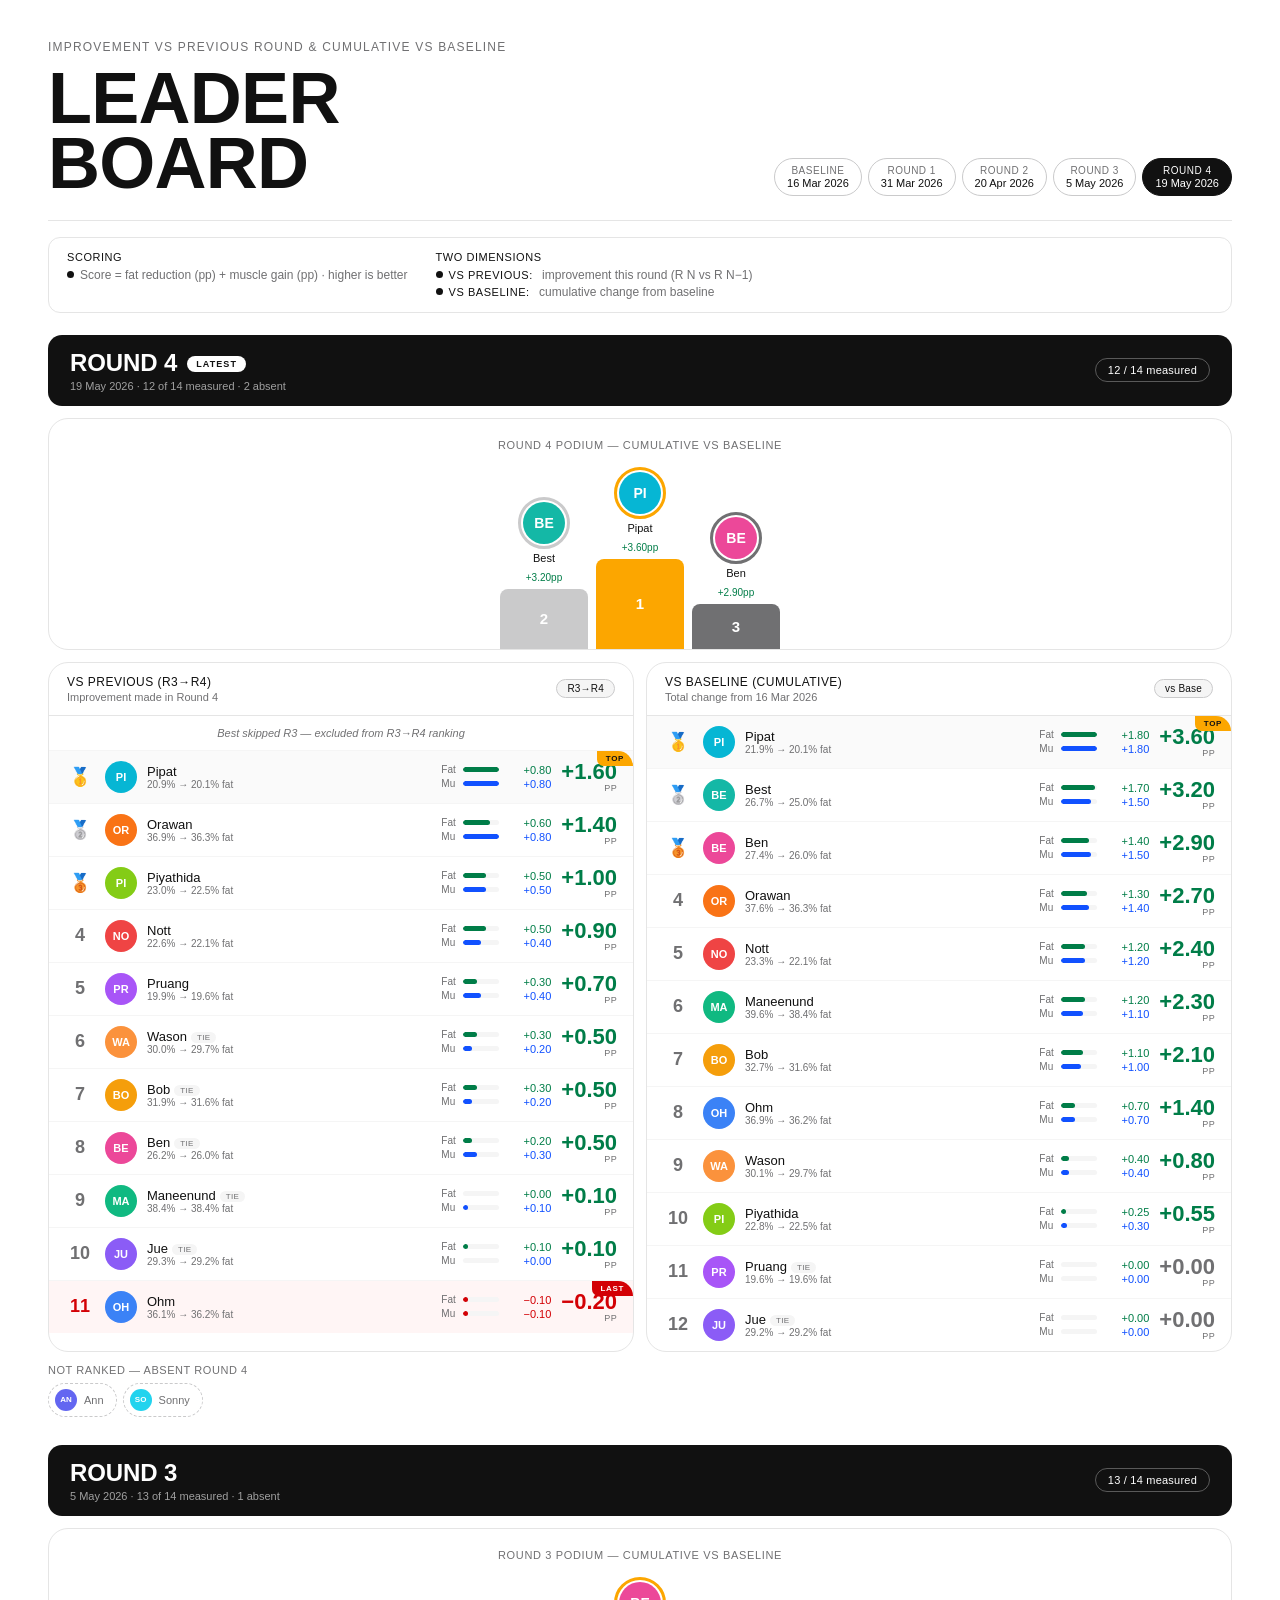
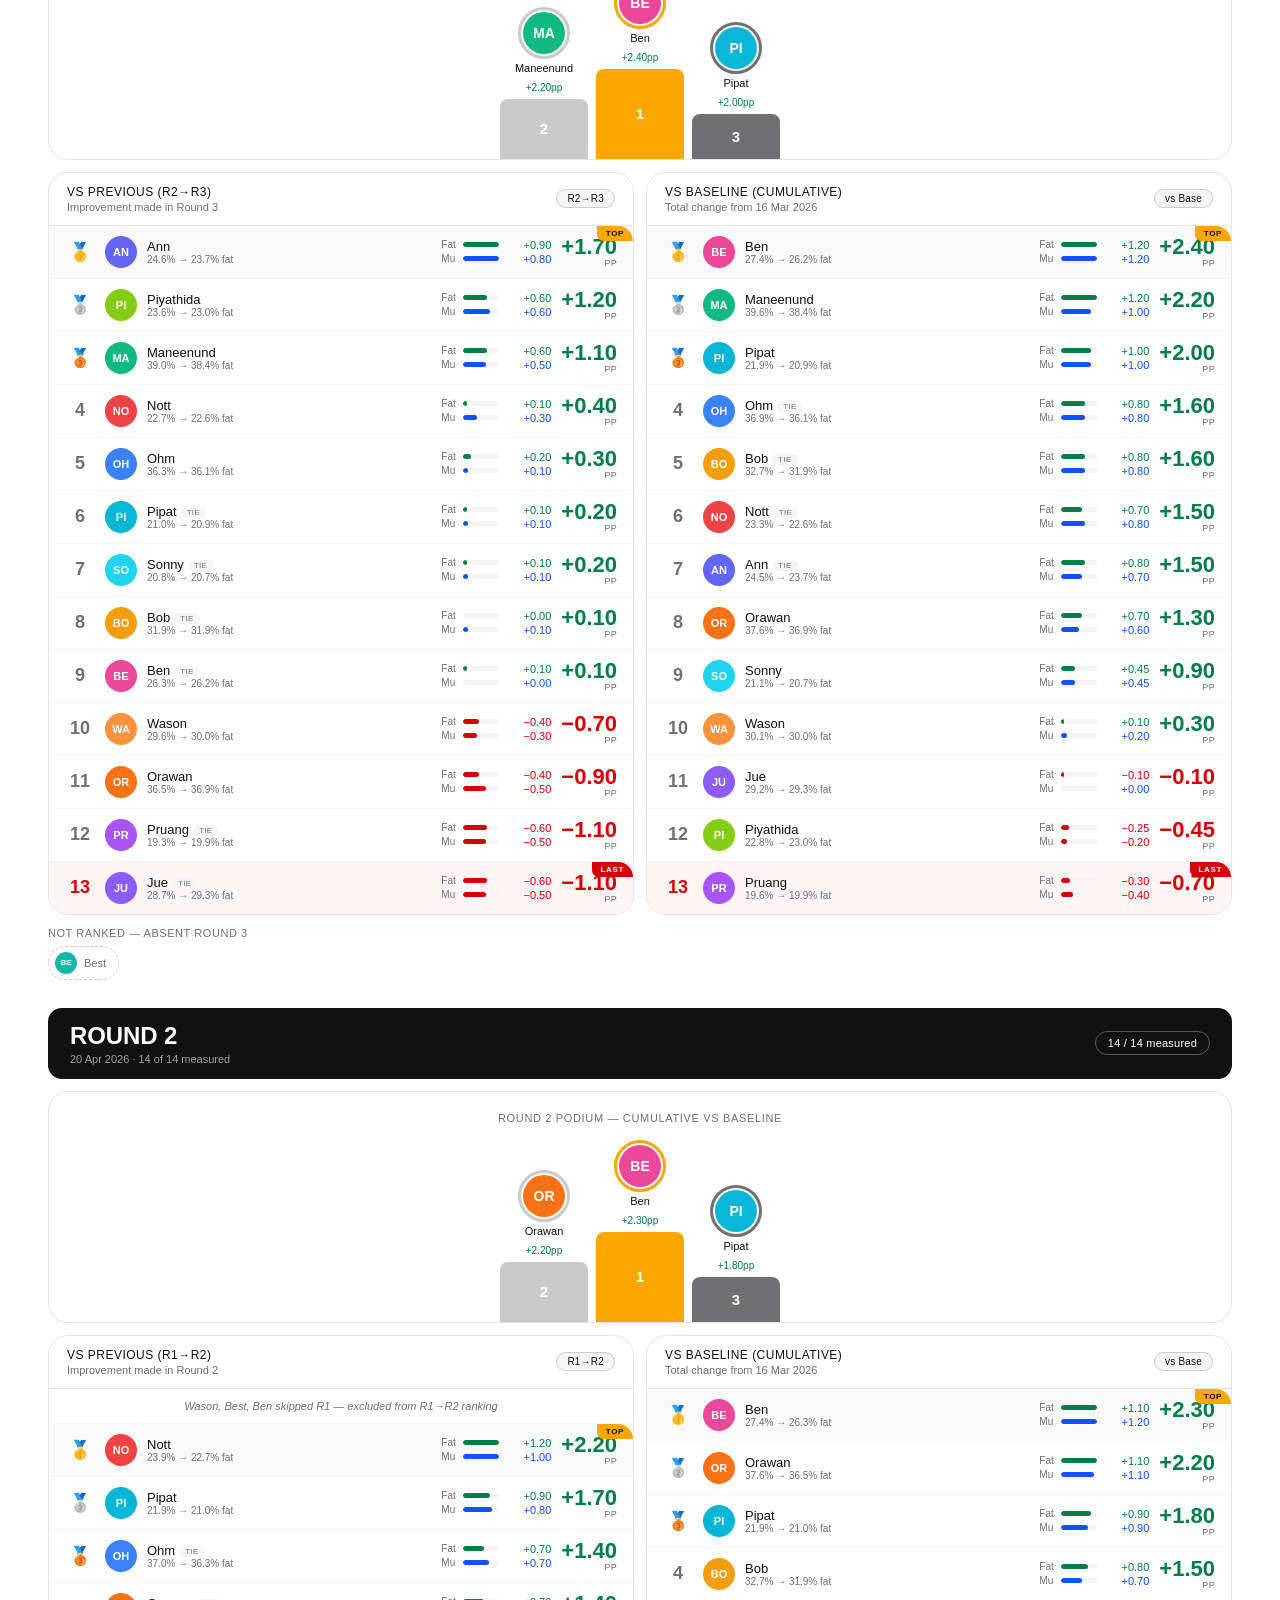
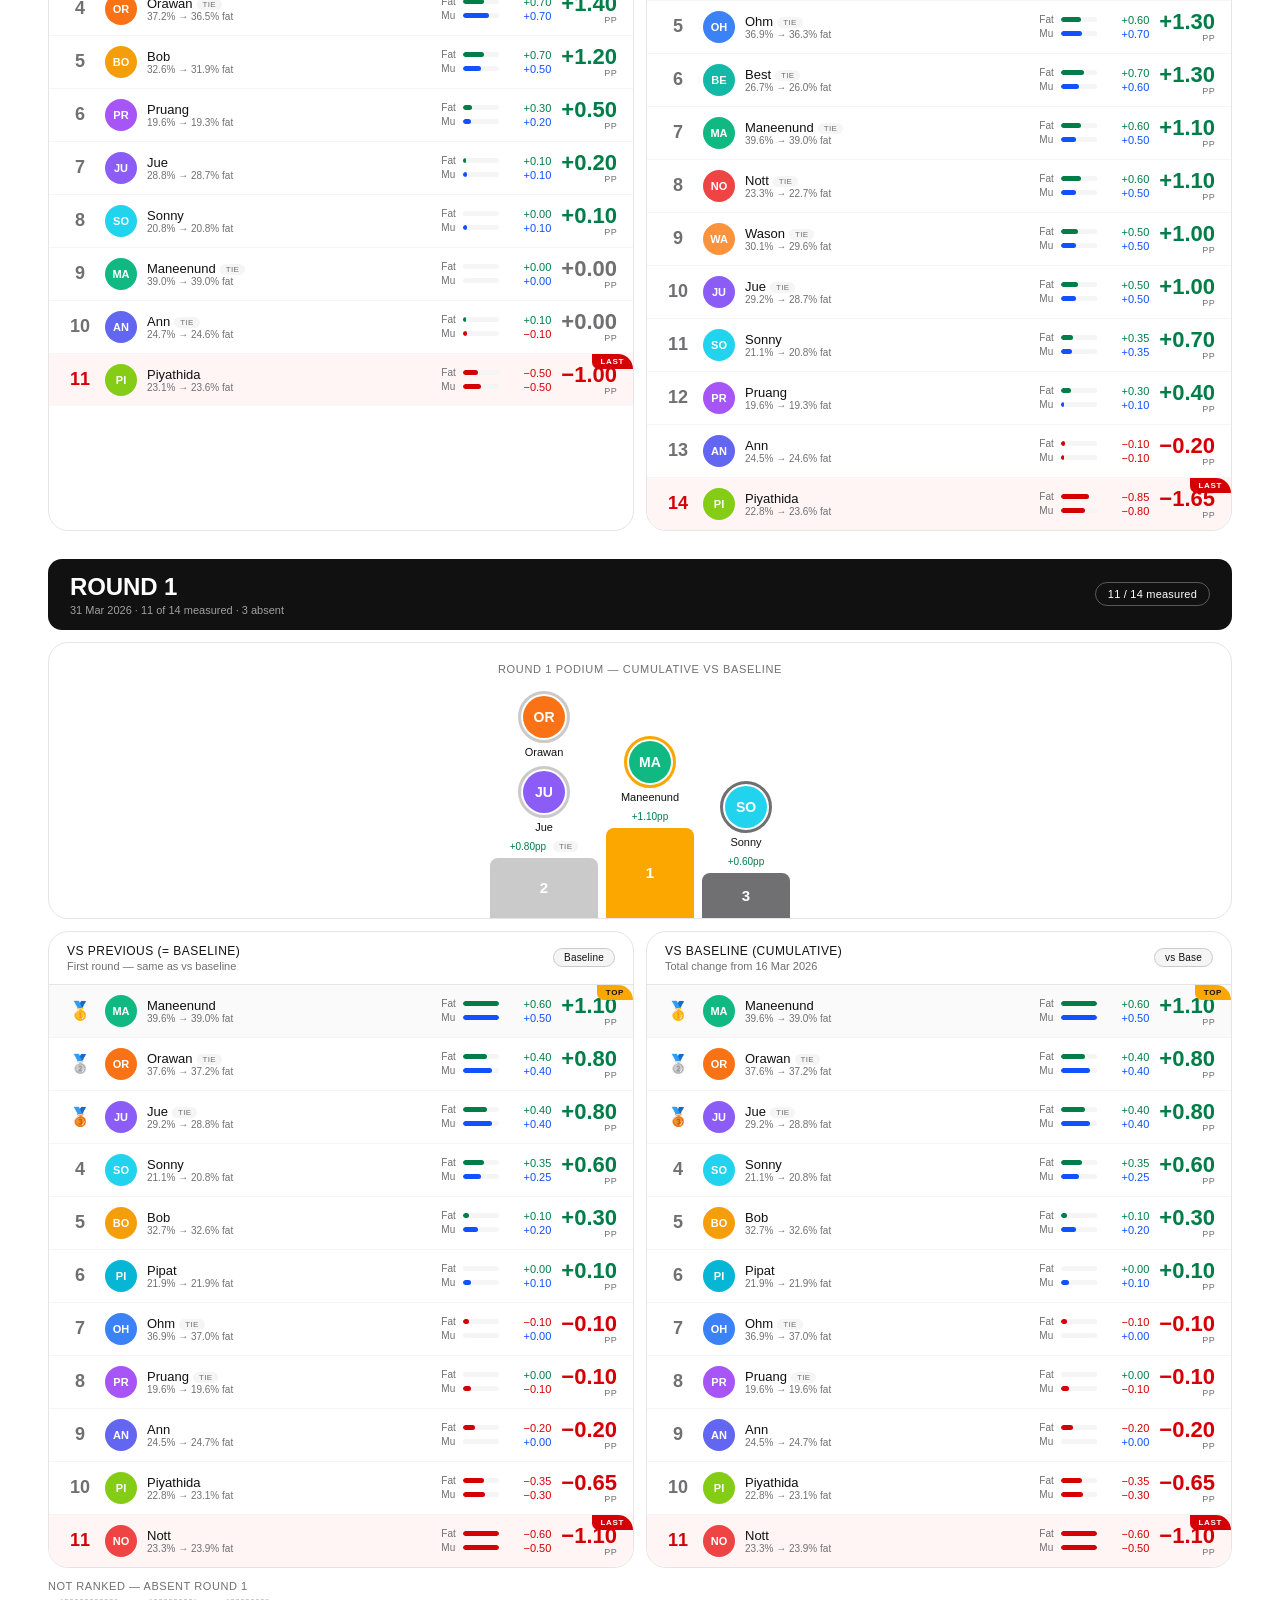
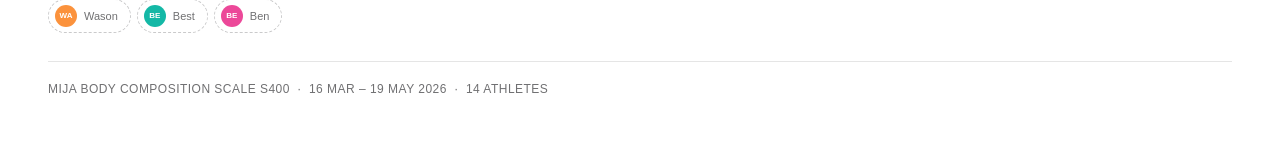
==== commit 790ae8c0: "Add CLAUDE.md, name-clarification rule, and apply Nike design system CLAUDE.md captures the full dat" ====
--- a/leaderboard.html
+++ b/leaderboard.html
@@ -2,120 +2,131 @@
 <html lang="en">
 <head>
 <meta charset="UTF-8">
-<title>Fat &amp; Muscle Campaign — Leaderboard</title>
+<title>Fat &amp; Muscle Challenge — Leaderboard</title>
 <style>
+  :root{
+    --black:#111111;--white:#FFFFFF;--snow:#FAFAFA;
+    --grey-100:#F5F5F5;--grey-200:#E5E5E5;--grey-300:#CACACB;--grey-500:#707072;
+    --red:#D30005;--green:#007D48;--blue:#1151FF;--gold:#FCA600;
+    --sans:'Helvetica Neue',Helvetica,Arial,sans-serif;
+    --display:'Arial Narrow','Helvetica Neue',Helvetica,Arial,sans-serif;
+  }
   *{box-sizing:border-box;margin:0;padding:0;}
-  body{font-family:Arial,Helvetica,sans-serif;background:#F1F5F9;color:#1E293B;padding:22px 18px;}
-  .page-header{background:linear-gradient(135deg,#0F172A,#1E3A5F);border-radius:14px;padding:22px 26px;margin-bottom:14px;display:flex;align-items:center;justify-content:space-between;gap:14px;flex-wrap:wrap;}
-  .page-header h1{font-size:19px;font-weight:800;color:#fff;line-height:1.2;}
-  .page-header p{font-size:10px;color:#94A3B8;margin-top:4px;}
-  .hbadges{display:flex;gap:7px;flex-wrap:wrap;flex-shrink:0;}
-  .hbadge{background:rgba(255,255,255,.08);border:1px solid rgba(255,255,255,.14);border-radius:8px;padding:6px 11px;text-align:center;}
-  .hbadge.r3{background:rgba(34,197,94,.15);border-color:rgba(34,197,94,.4);}
-  .hbadge.r4{background:rgba(168,85,247,.15);border-color:rgba(168,85,247,.4);}
-  .round-header.r4hdr{background:linear-gradient(135deg,#4C1D95,#6D28D9);}
-  .hbadge .hl{font-size:8px;color:#64748B;text-transform:uppercase;letter-spacing:.5px;}
-  .hbadge .hv{font-size:11px;font-weight:700;color:#fff;margin-top:1px;}
-  .rule-box{background:#fff;border:1px solid #E2E8F0;border-left:4px solid #6366F1;border-radius:9px;padding:11px 16px;margin-bottom:14px;font-size:10px;color:#475569;display:flex;flex-wrap:wrap;gap:10px 24px;align-items:flex-start;}
-  .rule-box strong{color:#1E293B;font-size:11px;display:block;margin-bottom:4px;}
+  body{font-family:var(--sans);background:var(--white);color:var(--black);padding:0;-webkit-font-smoothing:antialiased;}
+  .wrap{max-width:1440px;margin:0 auto;padding:40px 48px 56px;}
+  @media(max-width:640px){.wrap{padding:24px 20px 40px;}}
+
+  .page-header{display:flex;align-items:flex-end;justify-content:space-between;gap:20px;flex-wrap:wrap;border-bottom:1px solid var(--grey-200);padding-bottom:24px;margin-bottom:16px;}
+  .page-header .eyebrow{font-size:12px;font-weight:500;letter-spacing:.1em;text-transform:uppercase;color:var(--grey-500);margin-bottom:12px;}
+  .page-header h1{font-family:var(--display);font-weight:800;text-transform:uppercase;line-height:.9;letter-spacing:-.01em;font-size:clamp(40px,7vw,72px);}
+  .hbadges{display:flex;gap:6px;flex-wrap:wrap;}
+  .hbadge{border:1px solid var(--grey-300);border-radius:30px;padding:6px 12px;text-align:center;}
+  .hbadge.r4{background:var(--black);border-color:var(--black);}
+  .hbadge.r4 .hl,.hbadge.r4 .hv{color:#fff;}
+  .hbadge .hl{font-size:10px;color:var(--grey-500);text-transform:uppercase;letter-spacing:.05em;}
+  .hbadge .hv{font-size:11px;font-weight:500;color:var(--black);margin-top:1px;}
+  .rule-box{border:1px solid var(--grey-200);border-radius:12px;padding:13px 18px;margin:14px 0 22px;font-size:12px;color:var(--grey-500);display:flex;flex-wrap:wrap;gap:10px 28px;align-items:flex-start;}
+  .rule-box strong{color:var(--black);font-size:11px;font-weight:500;text-transform:uppercase;letter-spacing:.05em;display:block;margin-bottom:5px;}
   .rule-item{display:flex;align-items:center;gap:6px;}
-  .rdot{width:7px;height:7px;border-radius:50%;flex-shrink:0;}
-  .round-block{margin-bottom:22px;}
-  .round-header{background:linear-gradient(135deg,#0F172A,#1E3A5F);border-radius:12px;padding:12px 20px;margin-bottom:12px;display:flex;align-items:center;justify-content:space-between;flex-wrap:wrap;gap:8px;}
-  .round-header.r3hdr{background:linear-gradient(135deg,#064E3B,#065F46);}
-  .round-header h2{font-size:14px;font-weight:800;color:#fff;}
-  .round-header .sub{font-size:10px;color:#94A3B8;margin-top:2px;}
-  .round-count-badge{background:rgba(255,255,255,.1);border:1px solid rgba(255,255,255,.18);border-radius:7px;padding:4px 10px;font-size:10px;font-weight:700;color:#fff;}
-  .rank-cols{display:grid;grid-template-columns:1fr 1fr;gap:14px;}
+  .rdot{width:7px;height:7px;border-radius:50%;flex-shrink:0;background:var(--black);}
+
+  .round-block{margin-bottom:28px;}
+  .round-header{background:var(--black);border-radius:14px;padding:14px 22px;margin-bottom:12px;display:flex;align-items:center;justify-content:space-between;flex-wrap:wrap;gap:8px;}
+  .round-header h2{font-family:var(--display);font-weight:800;text-transform:uppercase;letter-spacing:-.005em;font-size:24px;color:#fff;}
+  .round-header .sub{font-size:11px;color:rgba(255,255,255,.6);margin-top:3px;}
+  .round-count-badge{border:1px solid rgba(255,255,255,.3);border-radius:30px;padding:5px 12px;font-size:11px;font-weight:500;color:#fff;letter-spacing:.02em;}
+  .round-header.latest{position:relative;}
+  .latest-tag{font-size:9px;font-weight:700;letter-spacing:.12em;text-transform:uppercase;background:#fff;color:var(--black);border-radius:30px;padding:3px 9px;margin-left:10px;vertical-align:middle;}
+
+  .rank-cols{display:grid;grid-template-columns:1fr 1fr;gap:12px;}
   @media(max-width:780px){.rank-cols{grid-template-columns:1fr;}}
-  .rank-panel{background:#fff;border:1px solid #E2E8F0;border-radius:12px;overflow:hidden;}
-  .rank-panel-header{padding:10px 16px;display:flex;align-items:center;justify-content:space-between;border-bottom:1px solid #E2E8F0;}
-  .rph-title{font-size:11px;font-weight:800;color:#1E293B;}
-  .rph-sub{font-size:9px;color:#64748B;margin-top:1px;}
-  .rph-badge{font-size:9px;font-weight:700;padding:2px 8px;border-radius:6px;}
-  .rank-row{display:flex;align-items:center;gap:10px;padding:9px 14px;border-bottom:1px solid #F1F5F9;position:relative;}
+  .rank-panel{background:var(--white);border:1px solid var(--grey-200);border-radius:20px;overflow:hidden;}
+  .rank-panel-header{padding:12px 18px;display:flex;align-items:center;justify-content:space-between;border-bottom:1px solid var(--grey-200);}
+  .rph-title{font-size:12px;font-weight:500;text-transform:uppercase;letter-spacing:.04em;color:var(--black);}
+  .rph-sub{font-size:11px;color:var(--grey-500);margin-top:2px;}
+  .rph-badge{font-size:10px;font-weight:500;padding:3px 10px;border-radius:30px;letter-spacing:.02em;}
+  .rank-row{display:flex;align-items:center;gap:10px;padding:10px 16px;border-bottom:1px solid var(--grey-100);position:relative;}
   .rank-row:last-child{border-bottom:none;}
-  .rr-num{font-size:13px;font-weight:800;width:26px;flex-shrink:0;text-align:center;}
-  .avatar{width:30px;height:30px;border-radius:50%;display:flex;align-items:center;justify-content:center;font-size:11px;font-weight:800;color:#fff;flex-shrink:0;}
-  .rr-name{font-size:12px;font-weight:700;flex:1;min-width:0;}
-  .rr-name .rr-sub{font-size:9px;color:#94A3B8;font-weight:400;}
+  .rr-num{font-family:var(--display);font-size:18px;font-weight:800;width:30px;flex-shrink:0;text-align:center;}
+  .avatar{width:32px;height:32px;border-radius:50%;display:flex;align-items:center;justify-content:center;font-size:11px;font-weight:700;color:#fff;flex-shrink:0;}
+  .rr-name{font-size:13px;font-weight:500;flex:1;min-width:0;}
+  .rr-name .rr-sub{font-size:10px;color:var(--grey-500);font-weight:400;}
   .rr-metrics{display:flex;flex-direction:column;gap:2px;min-width:110px;}
-  .rr-metric{display:flex;align-items:center;gap:4px;font-size:9px;}
-  .rr-metric-lbl{color:#94A3B8;width:18px;flex-shrink:0;}
-  .rr-bar-track{flex:1;height:5px;background:#F1F5F9;border-radius:3px;overflow:hidden;}
+  .rr-metric{display:flex;align-items:center;gap:4px;font-size:10px;}
+  .rr-metric-lbl{color:var(--grey-500);width:18px;flex-shrink:0;}
+  .rr-bar-track{flex:1;height:5px;background:var(--grey-100);border-radius:3px;overflow:hidden;}
   .rr-bar-fill{height:100%;border-radius:3px;}
-  .rr-delta{font-size:10px;font-weight:800;width:46px;text-align:right;flex-shrink:0;}
-  .rr-score{text-align:right;min-width:42px;flex-shrink:0;}
-  .rr-score .sv{font-size:16px;font-weight:900;line-height:1;}
-  .rr-score .su{font-size:8px;color:#94A3B8;}
-  .rr-gold{background:linear-gradient(90deg,#FFFBEB,#fff);}
-  .rr-silver{background:linear-gradient(90deg,#F8FAFC,#fff);}
-  .rr-bronze{background:linear-gradient(90deg,#FFFBEB,#fff);}
-  .rr-last{background:linear-gradient(90deg,#FEF2F2,#fff);}
-  .ribbon{position:absolute;top:0;right:0;font-size:7px;font-weight:800;padding:2px 8px;border-radius:0 10px 0 6px;letter-spacing:.5px;text-transform:uppercase;}
-  .tie-b{font-size:7px;font-weight:700;background:#EFF6FF;color:#3B82F6;border:1px solid #BFDBFE;border-radius:4px;padding:1px 4px;margin-left:2px;vertical-align:middle;}
-  .na-note{font-size:9px;color:#94A3B8;font-style:italic;text-align:center;padding:10px;border-bottom:1px solid #F1F5F9;}
-  .missed-section{margin-top:10px;}
-  .missed-title{font-size:10px;font-weight:700;color:#64748B;text-transform:uppercase;letter-spacing:.4px;margin-bottom:6px;display:flex;align-items:center;gap:6px;}
+  .rr-delta{font-size:11px;font-weight:500;width:48px;text-align:right;flex-shrink:0;font-variant-numeric:tabular-nums;}
+  .rr-score{text-align:right;min-width:46px;flex-shrink:0;}
+  .rr-score .sv{font-family:var(--display);font-size:22px;font-weight:800;line-height:1;}
+  .rr-score .su{font-size:9px;color:var(--grey-500);text-transform:uppercase;letter-spacing:.04em;}
+  .rr-gold{background:var(--snow);}
+  .rr-last{background:#FFF5F5;}
+  .ribbon{position:absolute;top:0;right:0;font-size:8px;font-weight:700;padding:3px 9px;border-radius:0 18px 0 8px;letter-spacing:.08em;text-transform:uppercase;}
+  .tie-b{font-size:8px;font-weight:500;background:var(--grey-100);color:var(--grey-500);border-radius:30px;padding:1px 6px;margin-left:4px;vertical-align:middle;text-transform:uppercase;letter-spacing:.04em;}
+  .na-note{font-size:11px;color:var(--grey-500);font-style:italic;text-align:center;padding:11px;border-bottom:1px solid var(--grey-100);}
+  .missed-section{margin-top:12px;}
+  .missed-title{font-size:11px;font-weight:500;color:var(--grey-500);text-transform:uppercase;letter-spacing:.05em;margin-bottom:7px;}
   .missed-chips{display:flex;flex-wrap:wrap;gap:6px;}
-  .missed-chip{background:#fff;border:1px dashed #CBD5E1;border-radius:7px;padding:5px 10px;display:flex;align-items:center;gap:6px;font-size:10px;color:#64748B;}
-  .missed-chip .mc-av{width:22px;height:22px;border-radius:50%;display:flex;align-items:center;justify-content:center;font-size:8px;font-weight:800;color:#fff;}
-  .footer{margin-top:16px;text-align:center;font-size:10px;color:#94A3B8;border-top:1px solid #E2E8F0;padding-top:10px;}
-  .podium-container{background:#fff;border:1px solid #E2E8F0;border-radius:12px;padding:18px 16px 0 16px;margin-bottom:14px;text-align:center;}
-  .podium-heading{font-size:11px;font-weight:800;color:#64748B;text-transform:uppercase;letter-spacing:.6px;margin-bottom:16px;}
+  .missed-chip{border:1px dashed var(--grey-300);border-radius:30px;padding:5px 12px 5px 6px;display:flex;align-items:center;gap:7px;font-size:11px;color:var(--grey-500);}
+  .missed-chip .mc-av{width:22px;height:22px;border-radius:50%;display:flex;align-items:center;justify-content:center;font-size:8px;font-weight:700;color:#fff;}
+  .footer{margin-top:8px;text-align:left;font-size:12px;font-weight:500;letter-spacing:.04em;text-transform:uppercase;color:var(--grey-500);border-top:1px solid var(--grey-200);padding-top:20px;}
+
+  .podium-container{border:1px solid var(--grey-200);border-radius:20px;padding:20px 16px 0;margin-bottom:12px;text-align:center;}
+  .podium-heading{font-size:11px;font-weight:500;color:var(--grey-500);text-transform:uppercase;letter-spacing:.06em;margin-bottom:16px;}
   .podium-stage{display:flex;justify-content:center;align-items:flex-end;gap:8px;}
   .podium-slot{display:flex;flex-direction:column;align-items:center;}
   .podium-avatar-wrap{display:flex;flex-direction:column;align-items:center;gap:4px;margin-bottom:4px;}
   .podium-person{display:flex;flex-direction:column;align-items:center;gap:3px;margin-bottom:4px;}
-  .podium-av{width:40px;height:40px;border-radius:50%;display:flex;align-items:center;justify-content:center;font-size:13px;font-weight:800;color:#fff;}
-  .podium-pname{font-size:10px;font-weight:800;color:#1E293B;}
-  .podium-score{font-size:9px;font-weight:700;margin-bottom:6px;}
+  .podium-av{width:42px;height:42px;border-radius:50%;display:flex;align-items:center;justify-content:center;font-size:14px;font-weight:700;color:#fff;}
+  .podium-pname{font-size:11px;font-weight:500;color:var(--black);}
+  .podium-score{font-size:10px;font-weight:500;margin-bottom:6px;font-variant-numeric:tabular-nums;}
   .podium-step{border-radius:8px 8px 0 0;display:flex;align-items:center;justify-content:center;}
-  .podium-step-label{font-size:13px;font-weight:900;color:#fff;}
-  @media print{@page{size:A3 portrait;margin:10mm;}body{background:#F1F5F9;padding:0;}.rank-row{break-inside:avoid;}}
+  .podium-step-label{font-family:var(--display);font-size:15px;font-weight:800;color:#fff;}
+  @media print{@page{size:A3 portrait;margin:10mm;}.rank-row{break-inside:avoid;}}
 </style>
 </head>
 <body>
+<div class="wrap">
 <div class="page-header">
-  <div><h1>🏆 Fat &amp; Muscle Campaign — Leaderboard</h1><p>Each round shows two rankings: improvement vs previous measurement &amp; cumulative change vs baseline</p></div>
+  <div><div class="eyebrow">Improvement vs previous round &amp; cumulative vs baseline</div><h1>Leader<br>board</h1></div>
   <div class="hbadges" id="hbadges"></div>
 </div>
 <div class="rule-box">
-  <div><strong>Scoring Rule</strong><div class="rule-item"><div class="rdot" style="background:#6366F1"></div>Score = Fat Reduction (pp) + Muscle Gain (pp) · Higher is better</div></div>
-  <div><strong>Two Ranking Dimensions</strong>
-    <div class="rule-item" style="margin-bottom:3px"><div class="rdot" style="background:#F59E0B"></div><strong>vs Previous:</strong> improvement in this round only (Round N vs Round N−1)</div>
-    <div class="rule-item"><div class="rdot" style="background:#6366F1"></div><strong>vs Baseline:</strong> total cumulative improvement from baseline to this round</div>
+  <div><strong>Scoring</strong><div class="rule-item"><div class="rdot"></div>Score = fat reduction (pp) + muscle gain (pp) · higher is better</div></div>
+  <div><strong>Two dimensions</strong>
+    <div class="rule-item" style="margin-bottom:3px"><div class="rdot"></div><strong style="display:inline;margin:0">vs Previous:</strong>&nbsp;improvement this round (R N vs R N−1)</div>
+    <div class="rule-item"><div class="rdot"></div><strong style="display:inline;margin:0">vs Baseline:</strong>&nbsp;cumulative change from baseline</div>
   </div>
 </div>
 <div id="leaderboard"></div>
 <div class="footer" id="footer"></div>
+</div>
 
 <!-- Data is generated from the spreadsheet by build_data.py -->
 <script src="data.js"></script>
 <script>
 const R=window.RACE;
 const NAMES=R.NAMES;
-const ALL=[...NAMES].sort((a,b)=>a.localeCompare(b));
-const COLORS=['#6366F1','#EC4899','#14B8A6','#F59E0B','#8B5CF6','#10B981','#EF4444','#3B82F6','#F97316','#06B6D4','#84CC16','#A855F7','#22D3EE','#FB923C'];
-const CM={};ALL.forEach((n,i)=>CM[n]=COLORS[i%COLORS.length]);
 const LATEST=R.LATEST;
 const A={};R.athletes.forEach(a=>A[a.name]=a);
 const baseOf=a=>({bf:a.stages[0].fat,mu:a.stages[0].muscle});
 const meas=(n,s)=>{const st=A[n].stages[s];return st&&st.present?{bf:st.fat,mu:st.muscle}:null;};
 const measuredNames=s=>NAMES.filter(n=>meas(n,s));
+const CM=n=>A[n].style?A[n].style.color:'#707072';
 
 function sc(bf_from,mu_from,bf_to,mu_to){return+((bf_from-bf_to)+(mu_to-mu_from)).toFixed(2);}
-function scolor(s){return s>0?'#16A34A':s<0?'#DC2626':'#64748B';}
-function s(v){return v>=0?'+':'';}
+function scolor(s){return s>0?'#007D48':s<0?'#D30005':'#707072';}
+function sgn(v){return v>=0?'+':'−';}
 function f(v,d=2){return Math.abs(v).toFixed(d);}
 function ini(n){return n.substring(0,2).toUpperCase();}
 function barPct(delta,maxAbs){return maxAbs>0?Math.min(100,Math.abs(delta)/maxAbs*100):2;}
 
-function buildRankPanel(title,subtitle,badgeText,badgeColor,rows,naNote){
+function buildRankPanel(title,subtitle,badgeText,rows,naNote){
   const scored=rows.map(r=>({...r,fat_d:+(r.bf_from-r.bf_to).toFixed(2),mu_d:+(r.mu_to-r.mu_from).toFixed(2),score:sc(r.bf_from,r.mu_from,r.bf_to,r.mu_to)})).sort((a,b)=>b.score-a.score);
   const maxFat=Math.max(...scored.map(r=>Math.abs(r.fat_d)),0.01);
   const maxMu=Math.max(...scored.map(r=>Math.abs(r.mu_d)),0.01);
-  let html=`<div class="rank-panel"><div class="rank-panel-header"><div><div class="rph-title">${title}</div><div class="rph-sub">${subtitle}</div></div><div class="rph-badge" style="background:${badgeColor}20;color:${badgeColor};border:1px solid ${badgeColor}40">${badgeText}</div></div>`;
+  let html=`<div class="rank-panel"><div class="rank-panel-header"><div><div class="rph-title">${title}</div><div class="rph-sub">${subtitle}</div></div><div class="rph-badge" style="background:#F5F5F5;color:#111111;border:1px solid #CACACB">${badgeText}</div></div>`;
   if(naNote)html+=`<div class="na-note">${naNote}</div>`;
   if(!scored.length)html+=`<div class="na-note">No measurements yet</div>`;
   scored.forEach((r,i)=>{
@@ -123,24 +134,23 @@
     const prevScore=i>0?scored[i-1].score:null,nextScore=i<scored.length-1?scored[i+1].score:null;
     const isTie=(prevScore===r.score)||(nextScore===r.score);
     let rowClass='',ribbon='';
-    if(isFirst){rowClass='rr-gold';ribbon=`<div class="ribbon" style="background:#EAB308;color:#fff">🥇 TOP</div>`;}
-    else if(isLast){rowClass='rr-last';ribbon=`<div class="ribbon" style="background:#EF4444;color:#fff">LAST</div>`;}
-    else if(rank===2)rowClass='rr-silver';else if(rank===3)rowClass='rr-bronze';
+    if(isFirst){rowClass='rr-gold';ribbon=`<div class="ribbon" style="background:#FCA600;color:#111">TOP</div>`;}
+    else if(isLast){rowClass='rr-last';ribbon=`<div class="ribbon" style="background:#D30005;color:#fff">LAST</div>`;}
     const medals={1:'🥇',2:'🥈',3:'🥉'};
-    const numDisplay=medals[rank]||`#${rank}`;
-    const tieBadge=isTie?`<span class="tie-b">TIE</span>`:'';
+    const numDisplay=medals[rank]||`${rank}`;
+    const tieBadge=isTie?`<span class="tie-b">Tie</span>`:'';
     const fatBarPct=barPct(r.fat_d,maxFat),muBarPct=barPct(r.mu_d,maxMu);
-    const fatBarCol=r.fat_d>=0?'#22C55E':'#EF4444',muBarCol=r.mu_d>=0?'#3B82F6':'#EF4444';
-    const fatColor=r.fat_d>=0?'#16A34A':'#DC2626',muColor=r.mu_d>=0?'#2563EB':'#DC2626';
-    html+=`<div class="rank-row ${rowClass}">${ribbon}<div class="rr-num" style="color:${isFirst?'#EAB308':isLast?'#DC2626':'#64748B'}">${numDisplay}</div><div class="avatar" style="background:${CM[r.name]}">${ini(r.name)}</div><div class="rr-name">${r.name}${tieBadge}<div class="rr-sub">${r.bf_from.toFixed(1)}% → ${r.bf_to.toFixed(1)}% fat</div></div><div class="rr-metrics"><div class="rr-metric"><div class="rr-metric-lbl">Fat</div><div class="rr-bar-track"><div class="rr-bar-fill" style="width:${fatBarPct}%;background:${fatBarCol}"></div></div><div class="rr-delta" style="color:${fatColor}">${s(r.fat_d)}${f(r.fat_d)}</div></div><div class="rr-metric"><div class="rr-metric-lbl">Mu</div><div class="rr-bar-track"><div class="rr-bar-fill" style="width:${muBarPct}%;background:${muBarCol}"></div></div><div class="rr-delta" style="color:${muColor}">${s(r.mu_d)}${f(r.mu_d)}</div></div></div><div class="rr-score"><div class="sv" style="color:${scolor(r.score)}">${s(r.score)}${f(Math.abs(r.score))}</div><div class="su">pp total</div></div></div>`;
+    const fatBarCol=r.fat_d>=0?'#007D48':'#D30005',muBarCol=r.mu_d>=0?'#1151FF':'#D30005';
+    const fatColor=r.fat_d>=0?'#007D48':'#D30005',muColor=r.mu_d>=0?'#1151FF':'#D30005';
+    html+=`<div class="rank-row ${rowClass}">${ribbon}<div class="rr-num" style="color:${isFirst?'#111':isLast?'#D30005':'#707072'}">${numDisplay}</div><div class="avatar" style="background:${CM(r.name)}">${ini(r.name)}</div><div class="rr-name">${r.name}${tieBadge}<div class="rr-sub">${r.bf_from.toFixed(1)}% → ${r.bf_to.toFixed(1)}% fat</div></div><div class="rr-metrics"><div class="rr-metric"><div class="rr-metric-lbl">Fat</div><div class="rr-bar-track"><div class="rr-bar-fill" style="width:${fatBarPct}%;background:${fatBarCol}"></div></div><div class="rr-delta" style="color:${fatColor}">${sgn(r.fat_d)}${f(r.fat_d)}</div></div><div class="rr-metric"><div class="rr-metric-lbl">Mu</div><div class="rr-bar-track"><div class="rr-bar-fill" style="width:${muBarPct}%;background:${muBarCol}"></div></div><div class="rr-delta" style="color:${muColor}">${sgn(r.mu_d)}${f(r.mu_d)}</div></div></div><div class="rr-score"><div class="sv" style="color:${scolor(r.score)}">${sgn(r.score)}${f(Math.abs(r.score))}</div><div class="su">pp</div></div></div>`;
   });
   return html+`</div>`;
 }
 
 function missedChips(names,note){
   if(!names.length)return'';
-  const chips=names.map(n=>`<div class="missed-chip"><div class="mc-av" style="background:${CM[n]||'#94A3B8'}">${ini(n)}</div>${n}</div>`).join('');
-  return`<div class="missed-section"><div class="missed-title">⏭️ Not ranked — ${note}</div><div class="missed-chips">${chips}</div></div>`;
+  const chips=names.map(n=>`<div class="missed-chip"><div class="mc-av" style="background:${CM(n)||'#707072'}">${ini(n)}</div>${n}</div>`).join('');
+  return`<div class="missed-section"><div class="missed-title">Not ranked — ${note}</div><div class="missed-chips">${chips}</div></div>`;
 }
 
 function buildPodium(rows,heading){
@@ -149,60 +159,53 @@
   const groups=[];let idx=0,rankNum=1;
   while(idx<scored.length&&groups.length<3){const gs=scored[idx].score;const m=[];while(idx<scored.length&&scored[idx].score===gs){m.push(scored[idx]);idx++;}groups.push({rank:rankNum,score:gs,members:m});rankNum+=m.length;}
   while(groups.length<3)groups.push(null);
-  const display=[{group:groups[1],height:60,color:'#94A3B8',label:'2ND'},{group:groups[0],height:90,color:'#EAB308',label:'1ST'},{group:groups[2],height:45,color:'#CD7F32',label:'3RD'}];
-  function personHTML(m,bc){return`<div class="podium-person"><div style="border-radius:50%;border:3px solid ${bc};padding:2px;display:inline-block"><div class="podium-av" style="background:${CM[m.name]}">${ini(m.name)}</div></div><div class="podium-pname">${m.name}</div></div>`;}
-  function slotHTML({group,height,color,label}){const sw=group&&group.members.length>1?108:88;if(!group)return`<div class="podium-slot" style="width:${sw}px"><div style="height:${height}px"></div></div>`;const sc2=group.score>0?'#16A34A':group.score<0?'#DC2626':'#64748B';const tb=group.members.length>1?`<span class="tie-b" style="margin-left:0">TIE</span>`:'';return`<div class="podium-slot" style="width:${sw}px"><div class="podium-avatar-wrap">${group.members.map(m=>personHTML(m,color)).join('')}</div><div class="podium-score" style="color:${sc2}">${group.score>=0?'+':''}${group.score.toFixed(2)}pp${tb?' '+tb:''}</div><div class="podium-step" style="height:${height}px;width:${sw}px;background:${color}"><span class="podium-step-label">${label}</span></div></div>`;}
+  const display=[{group:groups[1],height:60,color:'#CACACB',label:'2'},{group:groups[0],height:90,color:'#FCA600',label:'1'},{group:groups[2],height:45,color:'#707072',label:'3'}];
+  function personHTML(m,bc){return`<div class="podium-person"><div style="border-radius:50%;border:3px solid ${bc};padding:2px;display:inline-block"><div class="podium-av" style="background:${CM(m.name)}">${ini(m.name)}</div></div><div class="podium-pname">${m.name}</div></div>`;}
+  function slotHTML({group,height,color,label}){const sw=group&&group.members.length>1?108:88;if(!group)return`<div class="podium-slot" style="width:${sw}px"><div style="height:${height}px"></div></div>`;const sc2=scolor(group.score);const tb=group.members.length>1?`<span class="tie-b">Tie</span>`:'';return`<div class="podium-slot" style="width:${sw}px"><div class="podium-avatar-wrap">${group.members.map(m=>personHTML(m,color)).join('')}</div><div class="podium-score" style="color:${sc2}">${group.score>=0?'+':'−'}${Math.abs(group.score).toFixed(2)}pp${tb?' '+tb:''}</div><div class="podium-step" style="height:${height}px;width:${sw}px;background:${color}"><span class="podium-step-label">${label}</span></div></div>`;}
   let out=`<div class="podium-container"><div class="podium-heading">${heading||'Top 3'}</div><div class="podium-stage">`;
   for(const slot of display)out+=slotHTML(slot);
   return out+`</div></div>`;
 }
 
-// ---- Header badges (baseline + each measured round) -------------------------
 (function(){
   let h='';
   for(let st=0;st<=LATEST;st++){
-    const cls=st===LATEST?' r4':(st===LATEST-1?' r3':'');
-    const lbl=st===0?'Baseline':('Round '+st)+(st===LATEST?' ✨':'');
+    const cls=st===LATEST?' r4':'';
+    const lbl=st===0?'Baseline':('Round '+st);
     h+=`<div class="hbadge${cls}"><div class="hl">${lbl}</div><div class="hv">${R.STAGE_DATES[st]} 2026</div></div>`;
   }
   document.getElementById('hbadges').innerHTML=h;
 })();
 
-// ---- Round blocks, latest first ---------------------------------------------
 let html='';
-const EMO=['','🔵','🟢','⚡','✨','🔶','🟣','🟠','⭐'];
 for(let st=LATEST;st>=1;st--){
   const measured=measuredNames(st);
   const n=NAMES.length, k=measured.length, absent=NAMES.filter(x=>!meas(x,st));
-  const isLatest=st===LATEST, isPrev=st===LATEST-1;
-  const hdrClass=isLatest?'r4hdr':(isPrev?'r3hdr':'');
-  const title=`${EMO[st]||'•'} Round ${st} Rankings${isLatest?' — Latest':''}`;
-  const sub=`${R.STAGE_DATES[st]} 2026 · ${k} of ${n} participants measured${absent.length?` · ${absent.length} absent`:''}`;
-  // vs baseline
+  const isLatest=st===LATEST;
+  const tag=isLatest?`<span class="latest-tag">Latest</span>`:'';
+  const sub=`${R.STAGE_DATES[st]} 2026 · ${k} of ${n} measured${absent.length?` · ${absent.length} absent`:''}`;
   const vsBase=measured.map(name=>({name,bf_from:baseOf(A[name]).bf,mu_from:baseOf(A[name]).mu,bf_to:meas(name,st).bf,mu_to:meas(name,st).mu}));
-  // vs previous measured round (st-1)
   let vsPrev,prevNote=null;
-  if(st===1){
-    vsPrev=vsBase; // first round: previous == baseline
-  }else{
+  if(st===1){ vsPrev=vsBase; }
+  else{
     const havePrev=measured.filter(name=>meas(name,st-1));
     const noPrev=measured.filter(name=>!meas(name,st-1));
     vsPrev=havePrev.map(name=>({name,bf_from:meas(name,st-1).bf,mu_from:meas(name,st-1).mu,bf_to:meas(name,st).bf,mu_to:meas(name,st).mu}));
-    if(noPrev.length)prevNote=`⚠️ ${noPrev.join(', ')} skipped R${st-1} — excluded from R${st-1}→R${st} ranking`;
+    if(noPrev.length)prevNote=`${noPrev.join(', ')} skipped R${st-1} — excluded from R${st-1}→R${st} ranking`;
   }
-  html+=`<div class="round-block"><div class="round-header ${hdrClass}"><div><h2>${title}</h2><div class="sub">${sub}</div></div><div class="round-count-badge">${k} / ${n} measured</div></div>`;
-  html+=buildPodium(vsBase,`Round ${st} Podium — Cumulative vs Baseline`);
+  html+=`<div class="round-block"><div class="round-header${isLatest?' latest':''}"><div><h2>Round ${st}${tag}</h2><div class="sub">${sub}</div></div><div class="round-count-badge">${k} / ${n} measured</div></div>`;
+  html+=buildPodium(vsBase,`Round ${st} podium — cumulative vs baseline`);
   html+=`<div class="rank-cols">`;
-  const prevTitle=st===1?'📈 vs Previous (= Baseline)':`📈 vs Previous Round (R${st-1}→R${st})`;
-  const prevSub=st===1?'Round 1 is the first measurement — same as vs baseline':`Improvement made specifically in Round ${st}`;
-  html+=buildRankPanel(prevTitle,prevSub,'#A855F7','#A855F7',vsPrev,prevNote);
-  html+=buildRankPanel('📊 vs Baseline (Cumulative)',`Total change from ${R.STAGE_DATES[0]} 2026 to Round ${st}`,'#6366F1','#6366F1',vsBase,null);
+  const prevTitle=st===1?'vs Previous (= baseline)':`vs Previous (R${st-1}→R${st})`;
+  const prevSub=st===1?'First round — same as vs baseline':`Improvement made in Round ${st}`;
+  html+=buildRankPanel(prevTitle,prevSub,st===1?'Baseline':`R${st-1}→R${st}`,vsPrev,prevNote);
+  html+=buildRankPanel('vs Baseline (cumulative)',`Total change from ${R.STAGE_DATES[0]} 2026`,'vs Base',vsBase,null);
   html+=`</div>`;
   html+=missedChips(absent,`Absent Round ${st}`);
   html+=`</div>`;
 }
 document.getElementById('leaderboard').innerHTML=html;
-document.getElementById('footer').innerHTML=`Data source: Mija Body Composition Scale S400 &nbsp;·&nbsp; Campaign: ${R.STAGE_DATES[0]} – ${R.STAGE_DATES[LATEST]} 2026 &nbsp;·&nbsp; ${NAMES.length} participants`;
+document.getElementById('footer').innerHTML=`Mija Body Composition Scale S400 &nbsp;·&nbsp; ${R.STAGE_DATES[0]} – ${R.STAGE_DATES[LATEST]} 2026 &nbsp;·&nbsp; ${NAMES.length} athletes`;
 </script>
 </body>
 </html>
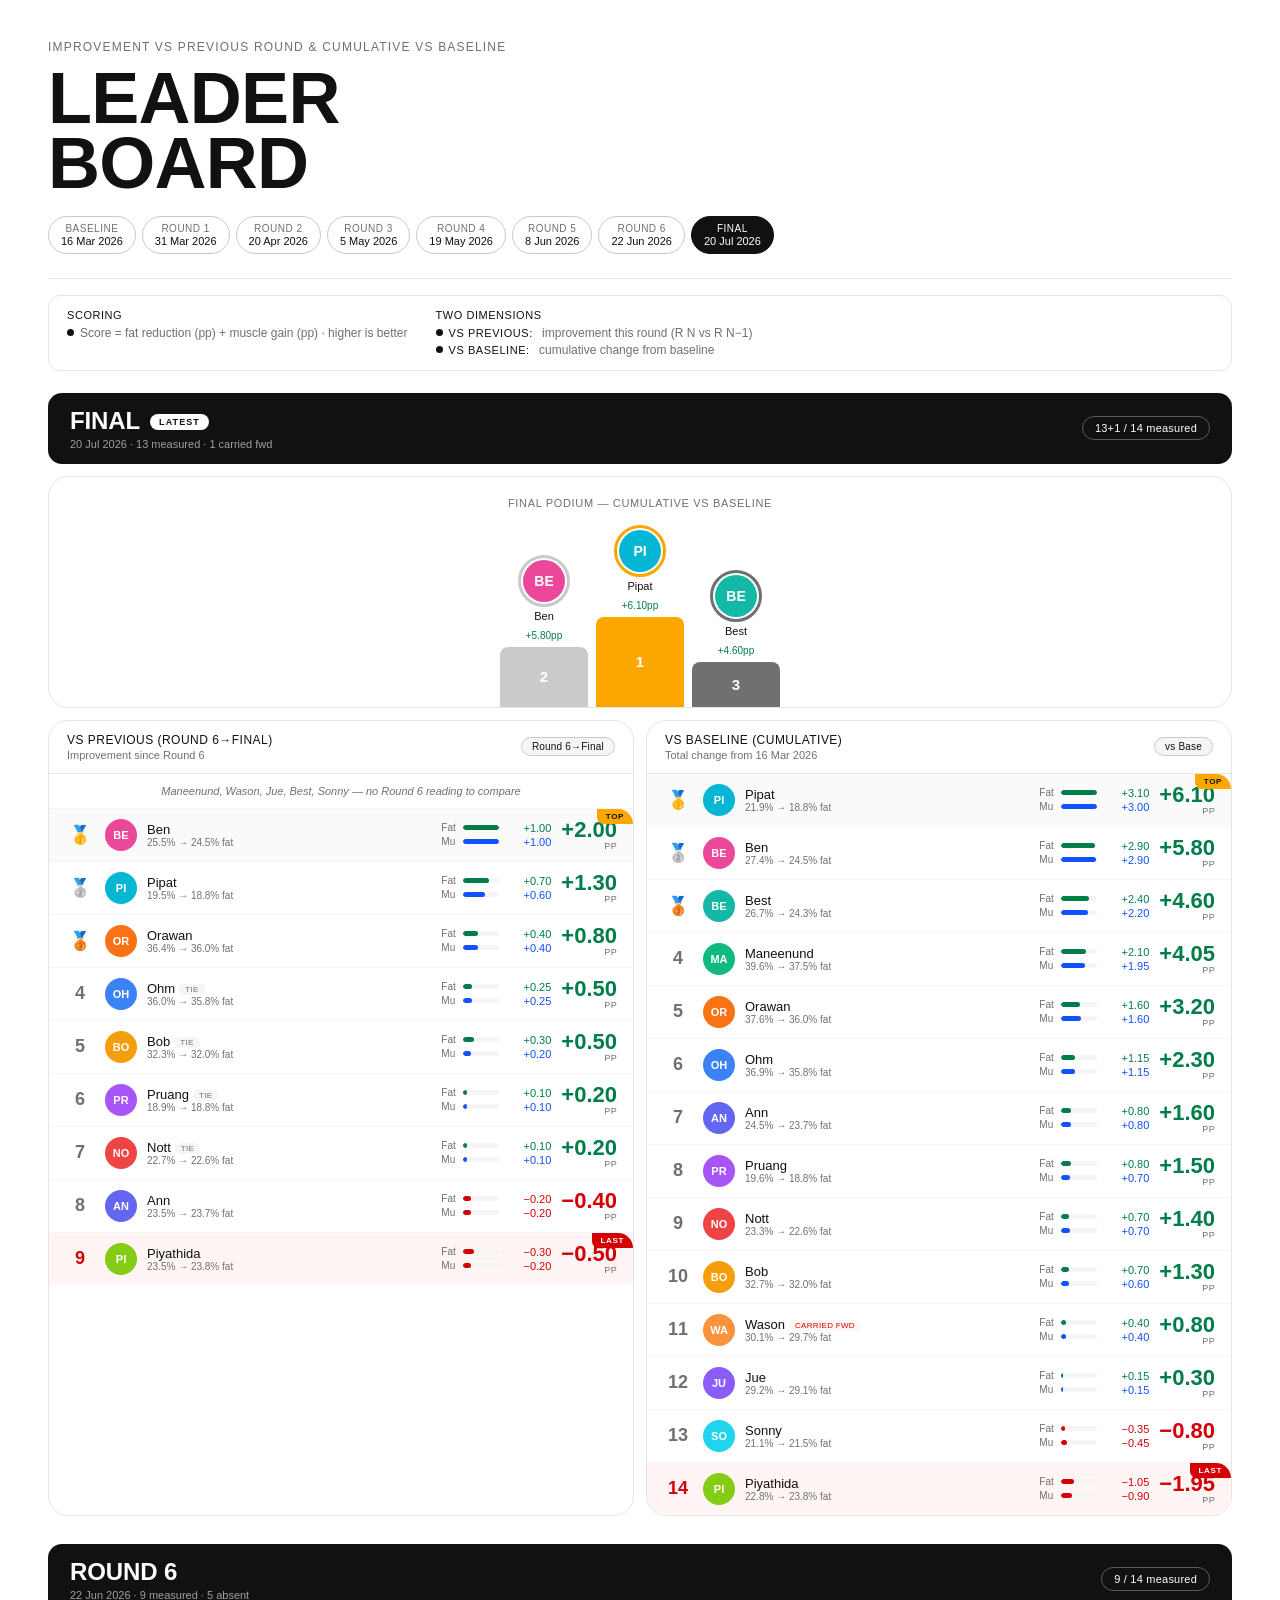
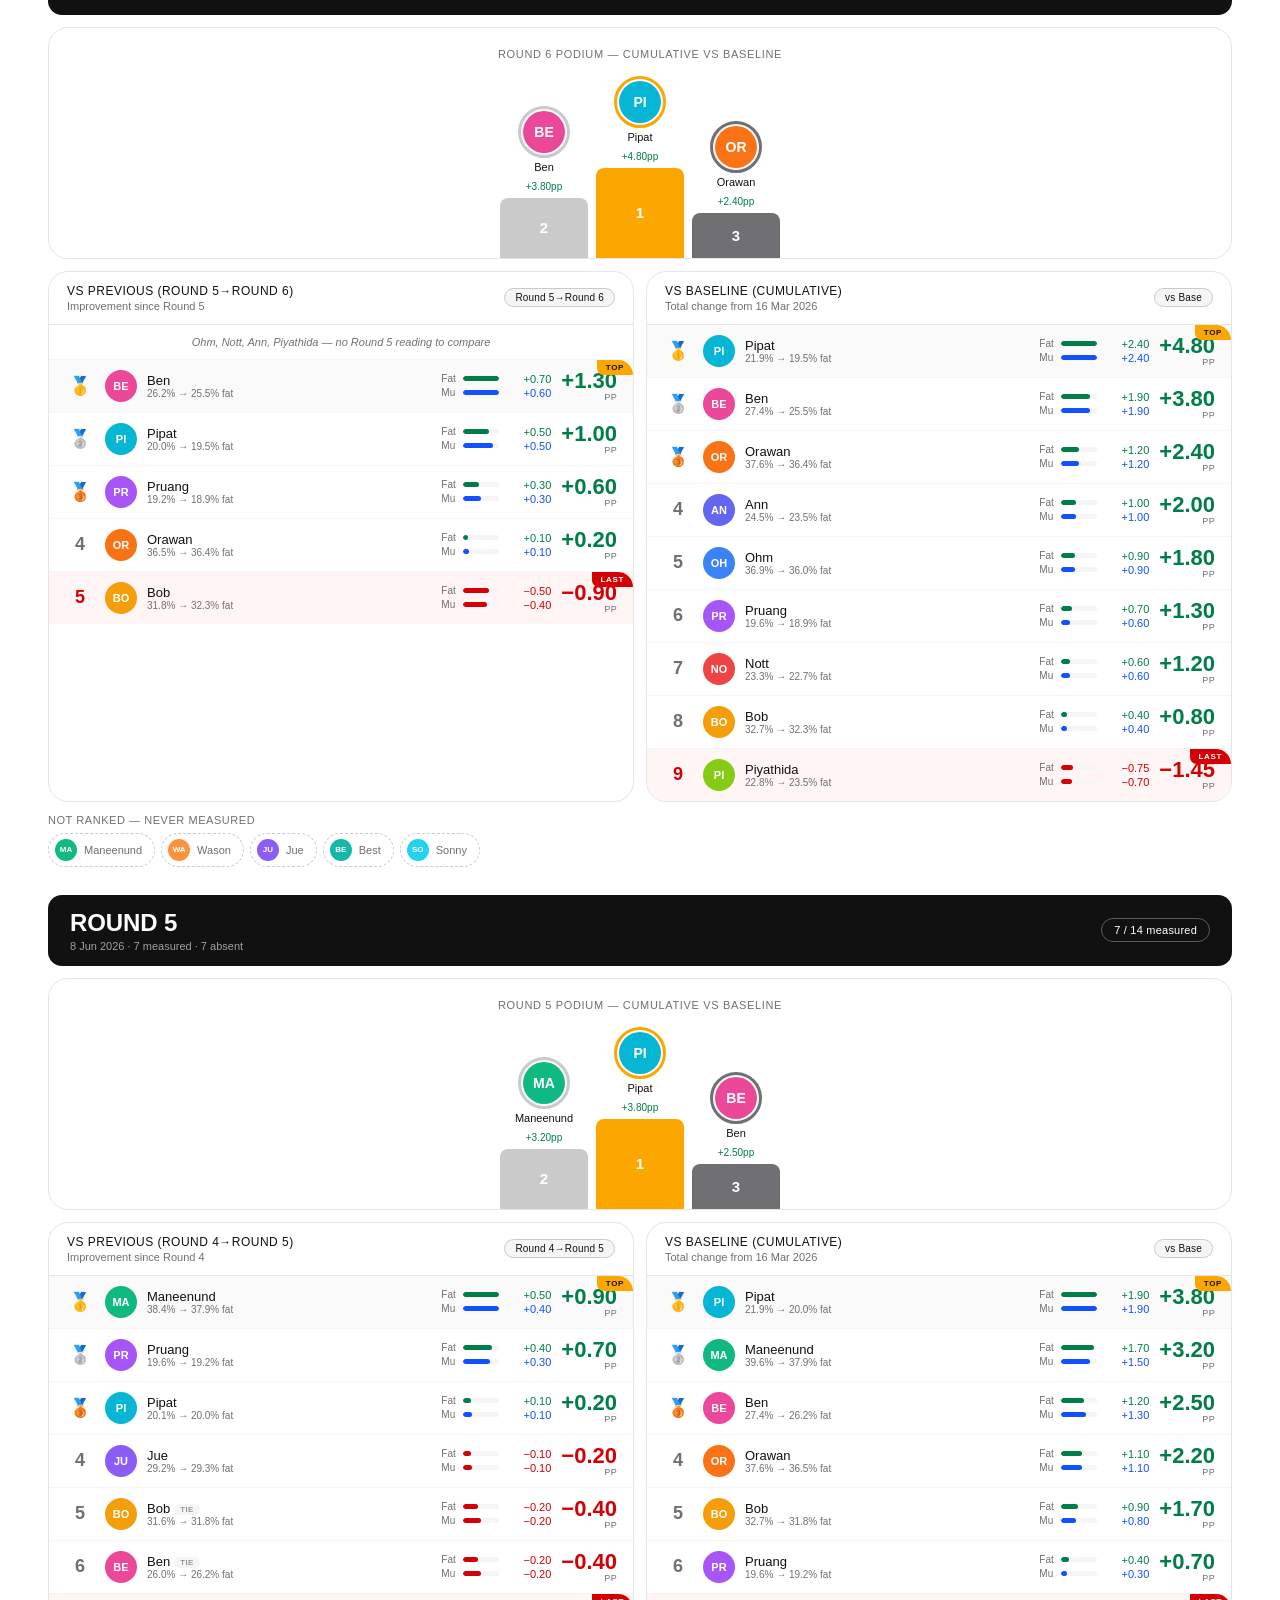
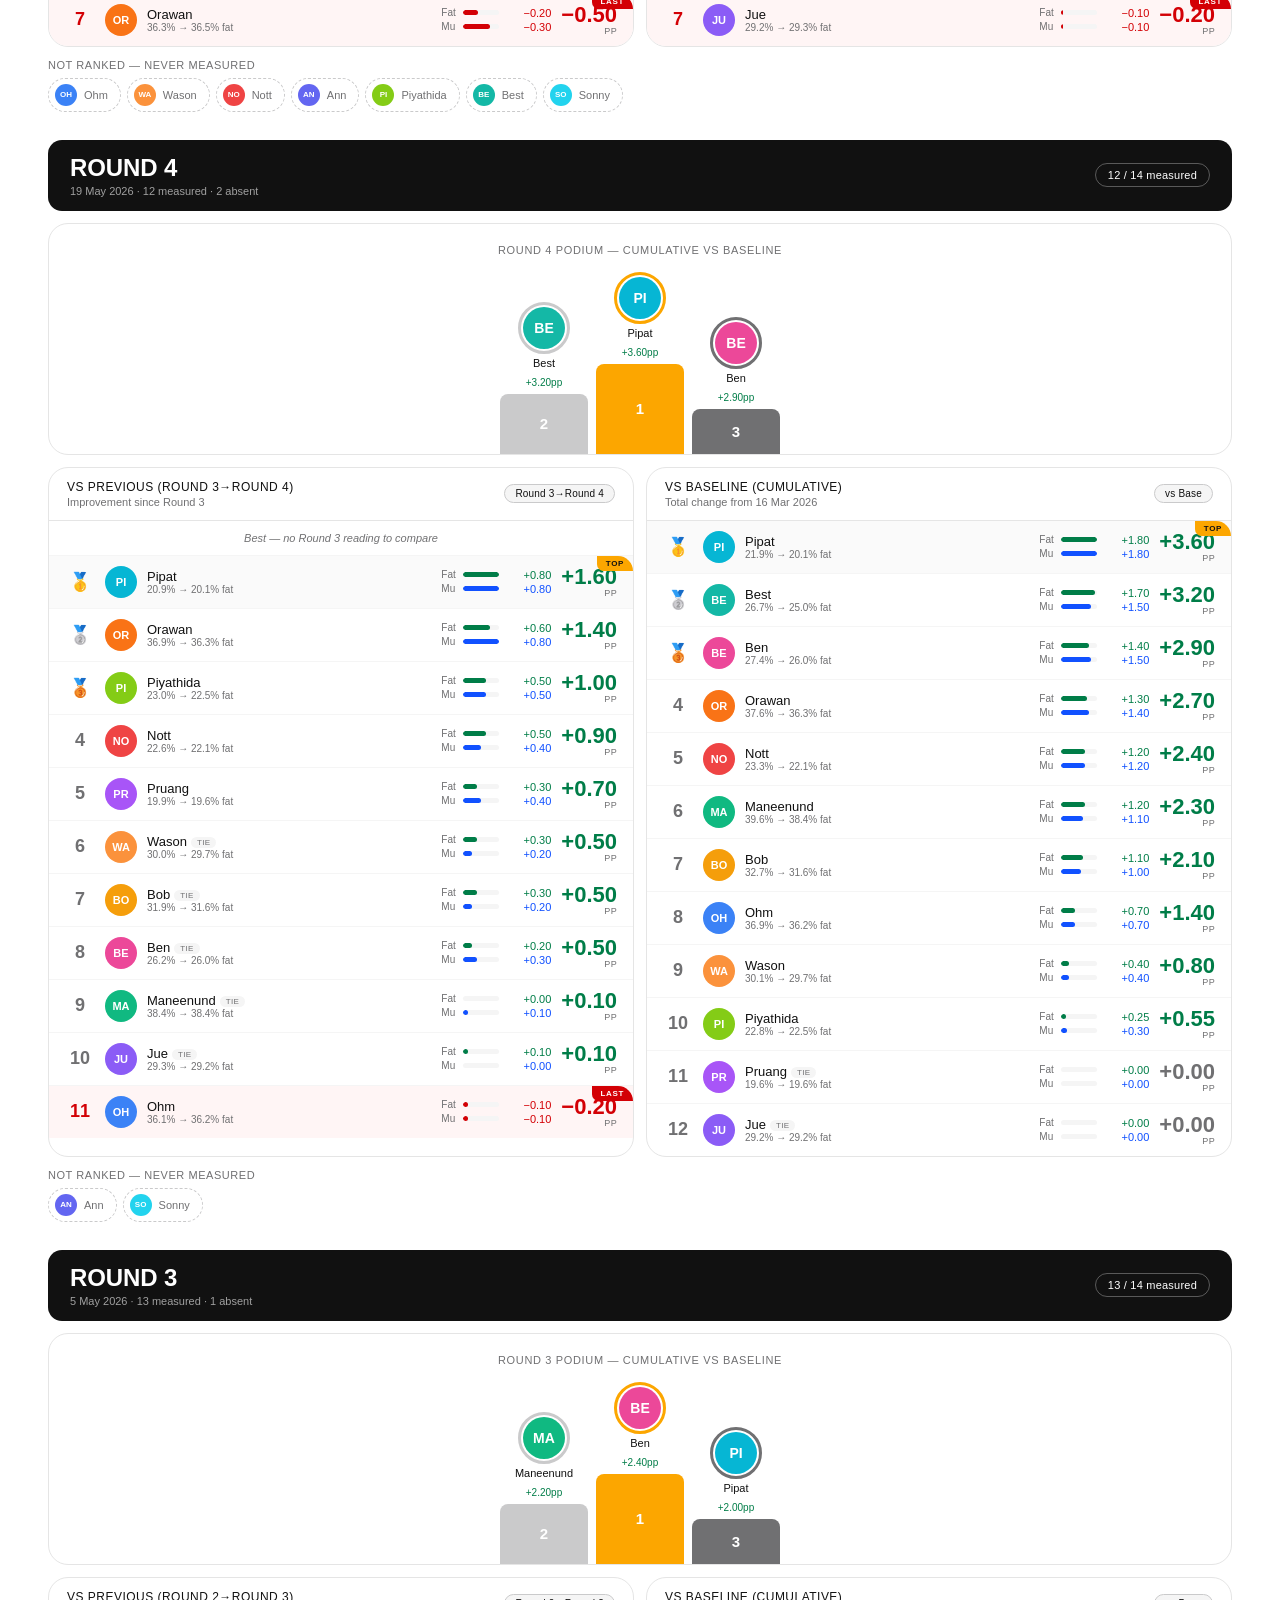
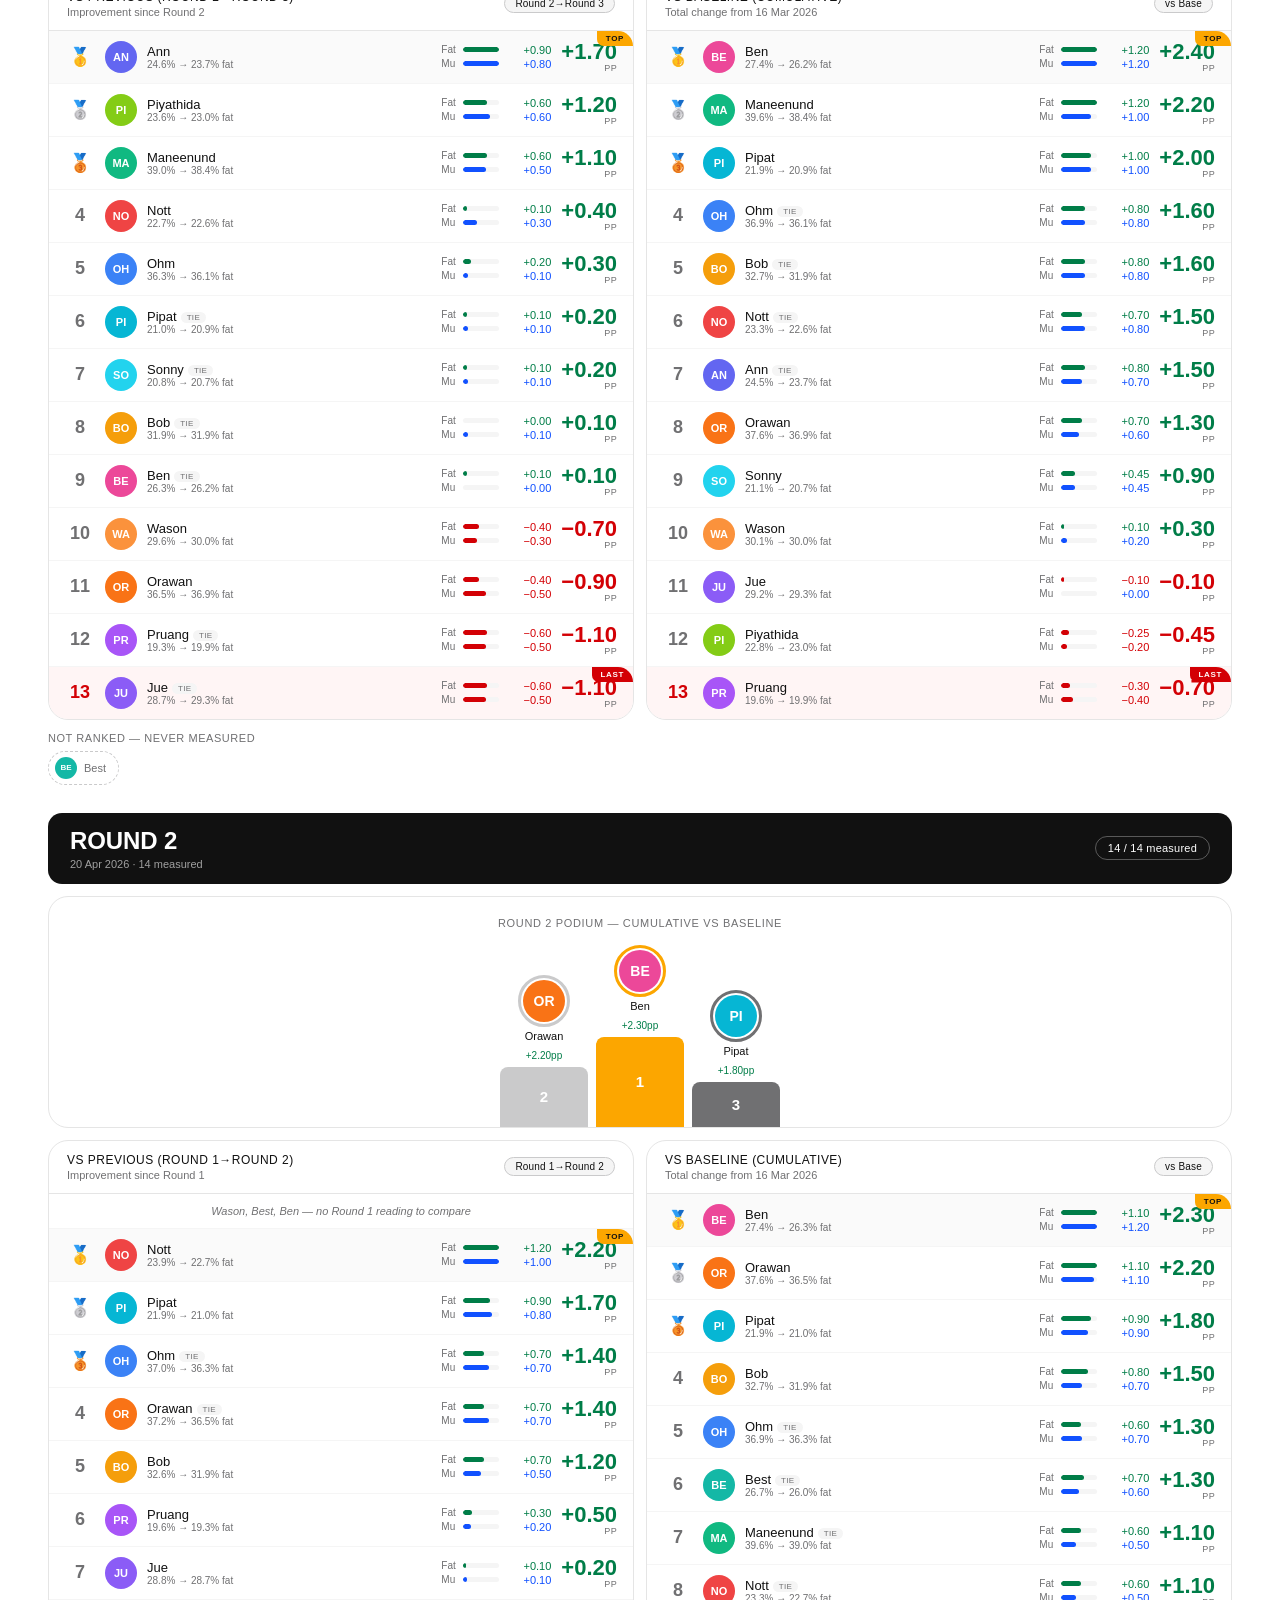
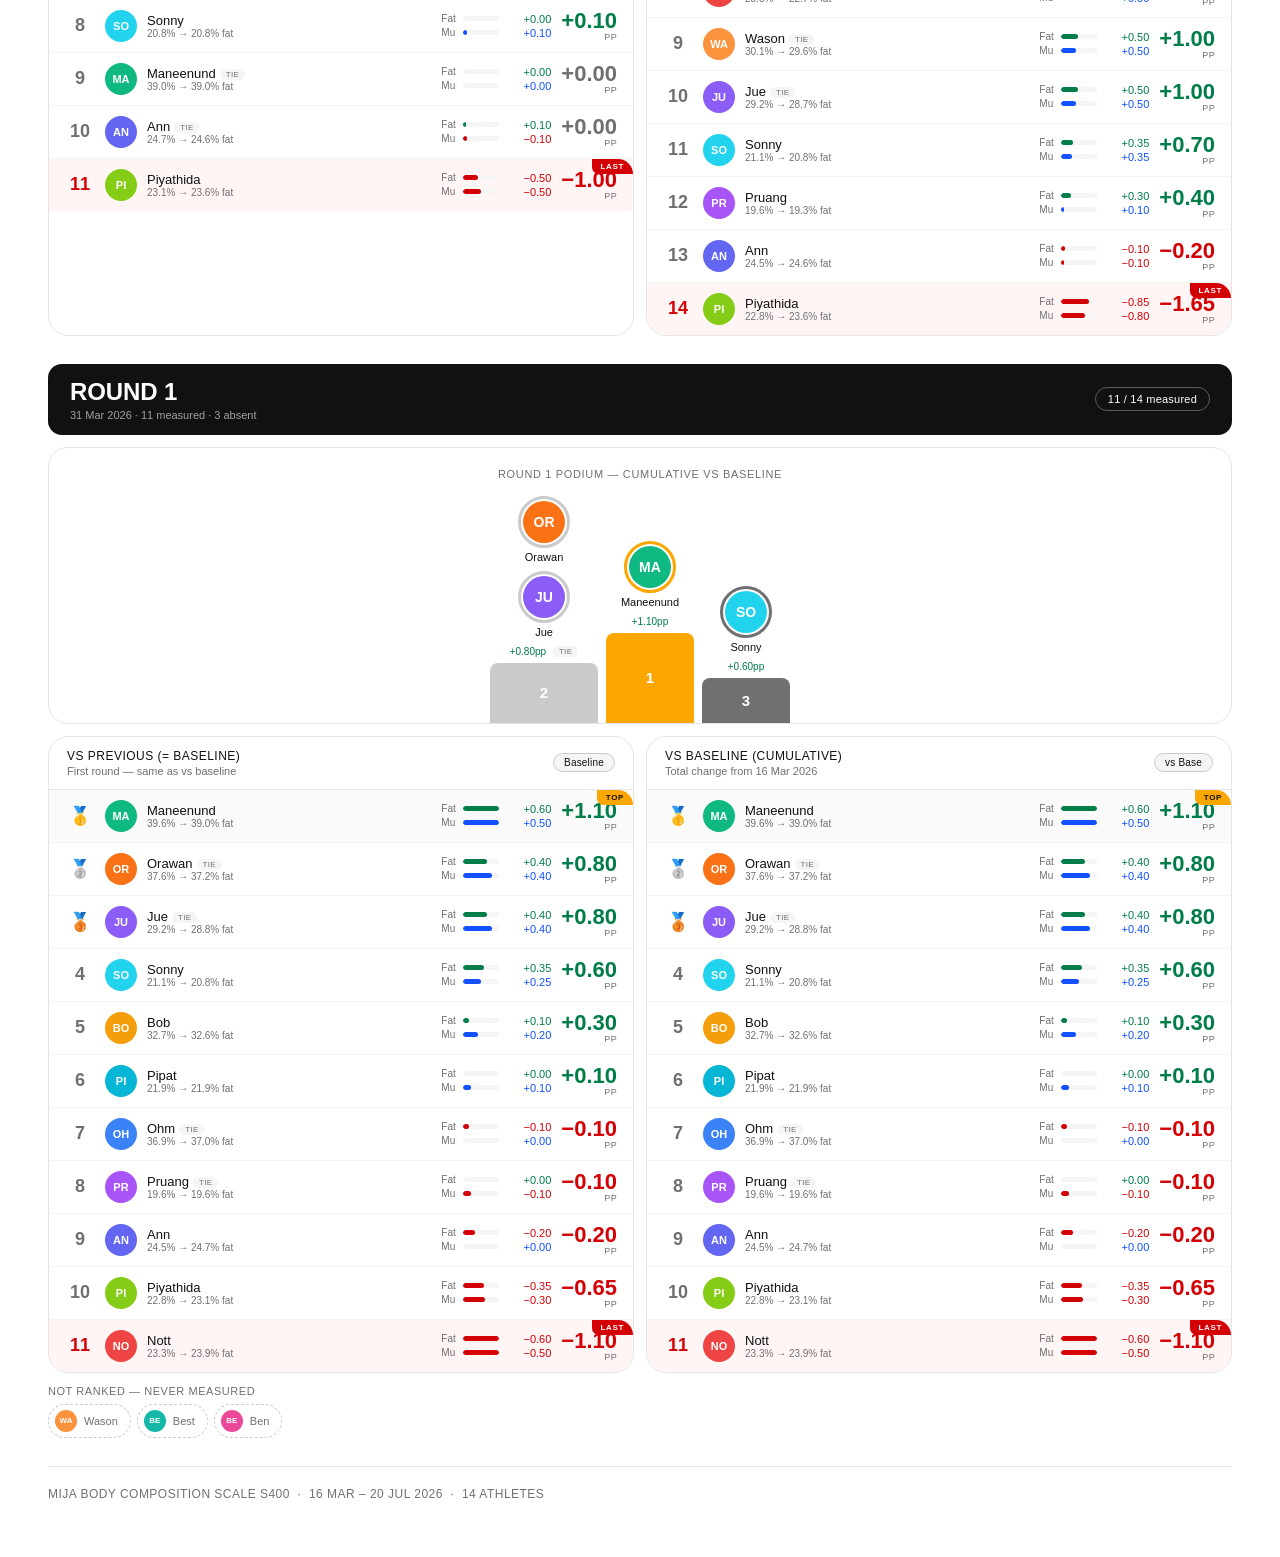
==== commit 97a31d7a: "Leaderboard + progress: keep carried-forward athletes at the final round - Athletes absent at the fi" ====
--- a/leaderboard.html
+++ b/leaderboard.html
@@ -112,7 +112,16 @@
 const A={};R.athletes.forEach(a=>A[a.name]=a);
 const baseOf=a=>({bf:a.stages[0].fat,mu:a.stages[0].muscle});
 const meas=(n,s)=>{const st=A[n].stages[s];return st&&st.present?{bf:st.fat,mu:st.muscle}:null;};
-const measuredNames=s=>NAMES.filter(n=>meas(n,s));
+const measuredNames=s=>NAMES.filter(n=>meas(n,s));       // truly measured (present)
+const hasReal=n=>A[n].stages.some((st,i)=>i>=1&&st.present);
+// Final round: fall back to an athlete's carried-forward last reading so anyone who ever
+// measured is never dropped (they missed the final but still appear with their last data).
+const measEff=(n,s)=>{const st=A[n].stages[s];if(!st)return null;if(st.present)return{bf:st.fat,mu:st.muscle,carried:false};if(s===LATEST&&st.fat!=null&&hasReal(n))return{bf:st.fat,mu:st.muscle,carried:true};return null;};
+const mget=(n,s)=>{if(s===LATEST)return measEff(n,s);const m=meas(n,s);return m?{bf:m.bf,mu:m.mu,carried:false}:null;};
+const partNames=s=>NAMES.filter(n=>mget(n,s));           // ranked participants (final incl. carried)
+const hasData=s=>measuredNames(s).length>0;              // did a real measurement round happen?
+const prevDataRound=s=>{for(let r=s-1;r>=1;r--)if(hasData(r))return r;return 0;};
+const rlabel=s=>((R.STAGE_FULL[s]||'').toLowerCase().startsWith('final')?'Final':'Round '+s);
 const CM=n=>A[n].style?A[n].style.color:'#707072';
 
 function sc(bf_from,mu_from,bf_to,mu_to){return+((bf_from-bf_to)+(mu_to-mu_from)).toFixed(2);}
@@ -139,10 +148,11 @@
     const medals={1:'🥇',2:'🥈',3:'🥉'};
     const numDisplay=medals[rank]||`${rank}`;
     const tieBadge=isTie?`<span class="tie-b">Tie</span>`:'';
+    const carriedTag=r.carried?`<span class="tie-b" style="background:#FFF5F5;color:#D30005">carried fwd</span>`:'';
     const fatBarPct=barPct(r.fat_d,maxFat),muBarPct=barPct(r.mu_d,maxMu);
     const fatBarCol=r.fat_d>=0?'#007D48':'#D30005',muBarCol=r.mu_d>=0?'#1151FF':'#D30005';
     const fatColor=r.fat_d>=0?'#007D48':'#D30005',muColor=r.mu_d>=0?'#1151FF':'#D30005';
-    html+=`<div class="rank-row ${rowClass}">${ribbon}<div class="rr-num" style="color:${isFirst?'#111':isLast?'#D30005':'#707072'}">${numDisplay}</div><div class="avatar" style="background:${CM(r.name)}">${ini(r.name)}</div><div class="rr-name">${r.name}${tieBadge}<div class="rr-sub">${r.bf_from.toFixed(1)}% → ${r.bf_to.toFixed(1)}% fat</div></div><div class="rr-metrics"><div class="rr-metric"><div class="rr-metric-lbl">Fat</div><div class="rr-bar-track"><div class="rr-bar-fill" style="width:${fatBarPct}%;background:${fatBarCol}"></div></div><div class="rr-delta" style="color:${fatColor}">${sgn(r.fat_d)}${f(r.fat_d)}</div></div><div class="rr-metric"><div class="rr-metric-lbl">Mu</div><div class="rr-bar-track"><div class="rr-bar-fill" style="width:${muBarPct}%;background:${muBarCol}"></div></div><div class="rr-delta" style="color:${muColor}">${sgn(r.mu_d)}${f(r.mu_d)}</div></div></div><div class="rr-score"><div class="sv" style="color:${scolor(r.score)}">${sgn(r.score)}${f(Math.abs(r.score))}</div><div class="su">pp</div></div></div>`;
+    html+=`<div class="rank-row ${rowClass}">${ribbon}<div class="rr-num" style="color:${isFirst?'#111':isLast?'#D30005':'#707072'}">${numDisplay}</div><div class="avatar" style="background:${CM(r.name)}">${ini(r.name)}</div><div class="rr-name">${r.name}${tieBadge}${carriedTag}<div class="rr-sub">${r.bf_from.toFixed(1)}% → ${r.bf_to.toFixed(1)}% fat</div></div><div class="rr-metrics"><div class="rr-metric"><div class="rr-metric-lbl">Fat</div><div class="rr-bar-track"><div class="rr-bar-fill" style="width:${fatBarPct}%;background:${fatBarCol}"></div></div><div class="rr-delta" style="color:${fatColor}">${sgn(r.fat_d)}${f(r.fat_d)}</div></div><div class="rr-metric"><div class="rr-metric-lbl">Mu</div><div class="rr-bar-track"><div class="rr-bar-fill" style="width:${muBarPct}%;background:${muBarCol}"></div></div><div class="rr-delta" style="color:${muColor}">${sgn(r.mu_d)}${f(r.mu_d)}</div></div></div><div class="rr-score"><div class="sv" style="color:${scolor(r.score)}">${sgn(r.score)}${f(Math.abs(r.score))}</div><div class="su">pp</div></div></div>`;
   });
   return html+`</div>`;
 }
@@ -170,8 +180,9 @@
 (function(){
   let h='';
   for(let st=0;st<=LATEST;st++){
+    if(st>=1&&st!==LATEST&&!hasData(st))continue; // skip fully-skipped rounds (e.g. round 7)
     const cls=st===LATEST?' r4':'';
-    const lbl=st===0?'Baseline':('Round '+st);
+    const lbl=st===0?'Baseline':rlabel(st);
     h+=`<div class="hbadge${cls}"><div class="hl">${lbl}</div><div class="hv">${R.STAGE_DATES[st]} 2026</div></div>`;
   }
   document.getElementById('hbadges').innerHTML=h;
@@ -179,29 +190,35 @@
 
 let html='';
 for(let st=LATEST;st>=1;st--){
-  const measured=measuredNames(st);
-  const n=NAMES.length, k=measured.length, absent=NAMES.filter(x=>!meas(x,st));
-  const isLatest=st===LATEST;
+  if(!hasData(st))continue; // skip fully-skipped rounds (e.g. round 7)
+  const measured=measuredNames(st);                        // truly measured (present)
+  const participants=partNames(st);                        // ranked (final round also includes carried-forward)
+  const carriedNames=participants.filter(x=>!measured.includes(x));
+  const absent=NAMES.filter(x=>!participants.includes(x)); // never measured -> not ranked
+  const n=NAMES.length, k=measured.length;
+  const isLatest=st===LATEST, rl=rlabel(st);
   const tag=isLatest?`<span class="latest-tag">Latest</span>`:'';
-  const sub=`${R.STAGE_DATES[st]} 2026 · ${k} of ${n} measured${absent.length?` · ${absent.length} absent`:''}`;
-  const vsBase=measured.map(name=>({name,bf_from:baseOf(A[name]).bf,mu_from:baseOf(A[name]).mu,bf_to:meas(name,st).bf,mu_to:meas(name,st).mu}));
+  const sub=`${R.STAGE_DATES[st]} 2026 · ${k} measured${carriedNames.length?` · ${carriedNames.length} carried fwd`:''}${absent.length?` · ${absent.length} absent`:''}`;
+  const vsBase=participants.map(name=>{const m=mget(name,st);return{name,carried:m.carried,bf_from:baseOf(A[name]).bf,mu_from:baseOf(A[name]).mu,bf_to:m.bf,mu_to:m.mu};});
+  const pr=prevDataRound(st);
   let vsPrev,prevNote=null;
-  if(st===1){ vsPrev=vsBase; }
+  if(pr===0){ vsPrev=vsBase.map(r=>({...r})); }
   else{
-    const havePrev=measured.filter(name=>meas(name,st-1));
-    const noPrev=measured.filter(name=>!meas(name,st-1));
-    vsPrev=havePrev.map(name=>({name,bf_from:meas(name,st-1).bf,mu_from:meas(name,st-1).mu,bf_to:meas(name,st).bf,mu_to:meas(name,st).mu}));
-    if(noPrev.length)prevNote=`${noPrev.join(', ')} skipped R${st-1} — excluded from R${st-1}→R${st} ranking`;
+    const havePrev=participants.filter(name=>meas(name,pr));
+    const noPrev=participants.filter(name=>!meas(name,pr));
+    vsPrev=havePrev.map(name=>{const t=mget(name,st);return{name,carried:t.carried,bf_from:meas(name,pr).bf,mu_from:meas(name,pr).mu,bf_to:t.bf,mu_to:t.mu};});
+    if(noPrev.length)prevNote=`${noPrev.join(', ')} — no ${rlabel(pr)} reading to compare`;
   }
-  html+=`<div class="round-block"><div class="round-header${isLatest?' latest':''}"><div><h2>Round ${st}${tag}</h2><div class="sub">${sub}</div></div><div class="round-count-badge">${k} / ${n} measured</div></div>`;
-  html+=buildPodium(vsBase,`Round ${st} podium — cumulative vs baseline`);
+  const cbadge=`${k}${carriedNames.length?`+${carriedNames.length}`:''} / ${n} measured`;
+  html+=`<div class="round-block"><div class="round-header${isLatest?' latest':''}"><div><h2>${rl}${tag}</h2><div class="sub">${sub}</div></div><div class="round-count-badge">${cbadge}</div></div>`;
+  html+=buildPodium(vsBase,`${rl} podium — cumulative vs baseline`);
   html+=`<div class="rank-cols">`;
-  const prevTitle=st===1?'vs Previous (= baseline)':`vs Previous (R${st-1}→R${st})`;
-  const prevSub=st===1?'First round — same as vs baseline':`Improvement made in Round ${st}`;
-  html+=buildRankPanel(prevTitle,prevSub,st===1?'Baseline':`R${st-1}→R${st}`,vsPrev,prevNote);
+  const prevTitle=pr===0?'vs Previous (= baseline)':`vs Previous (${rlabel(pr)}→${rl})`;
+  const prevSub=pr===0?'First round — same as vs baseline':`Improvement since ${rlabel(pr)}`;
+  html+=buildRankPanel(prevTitle,prevSub,pr===0?'Baseline':`${rlabel(pr)}→${rl}`,vsPrev,prevNote);
   html+=buildRankPanel('vs Baseline (cumulative)',`Total change from ${R.STAGE_DATES[0]} 2026`,'vs Base',vsBase,null);
   html+=`</div>`;
-  html+=missedChips(absent,`Absent Round ${st}`);
+  html+=missedChips(absent,`Never measured`);
   html+=`</div>`;
 }
 document.getElementById('leaderboard').innerHTML=html;
